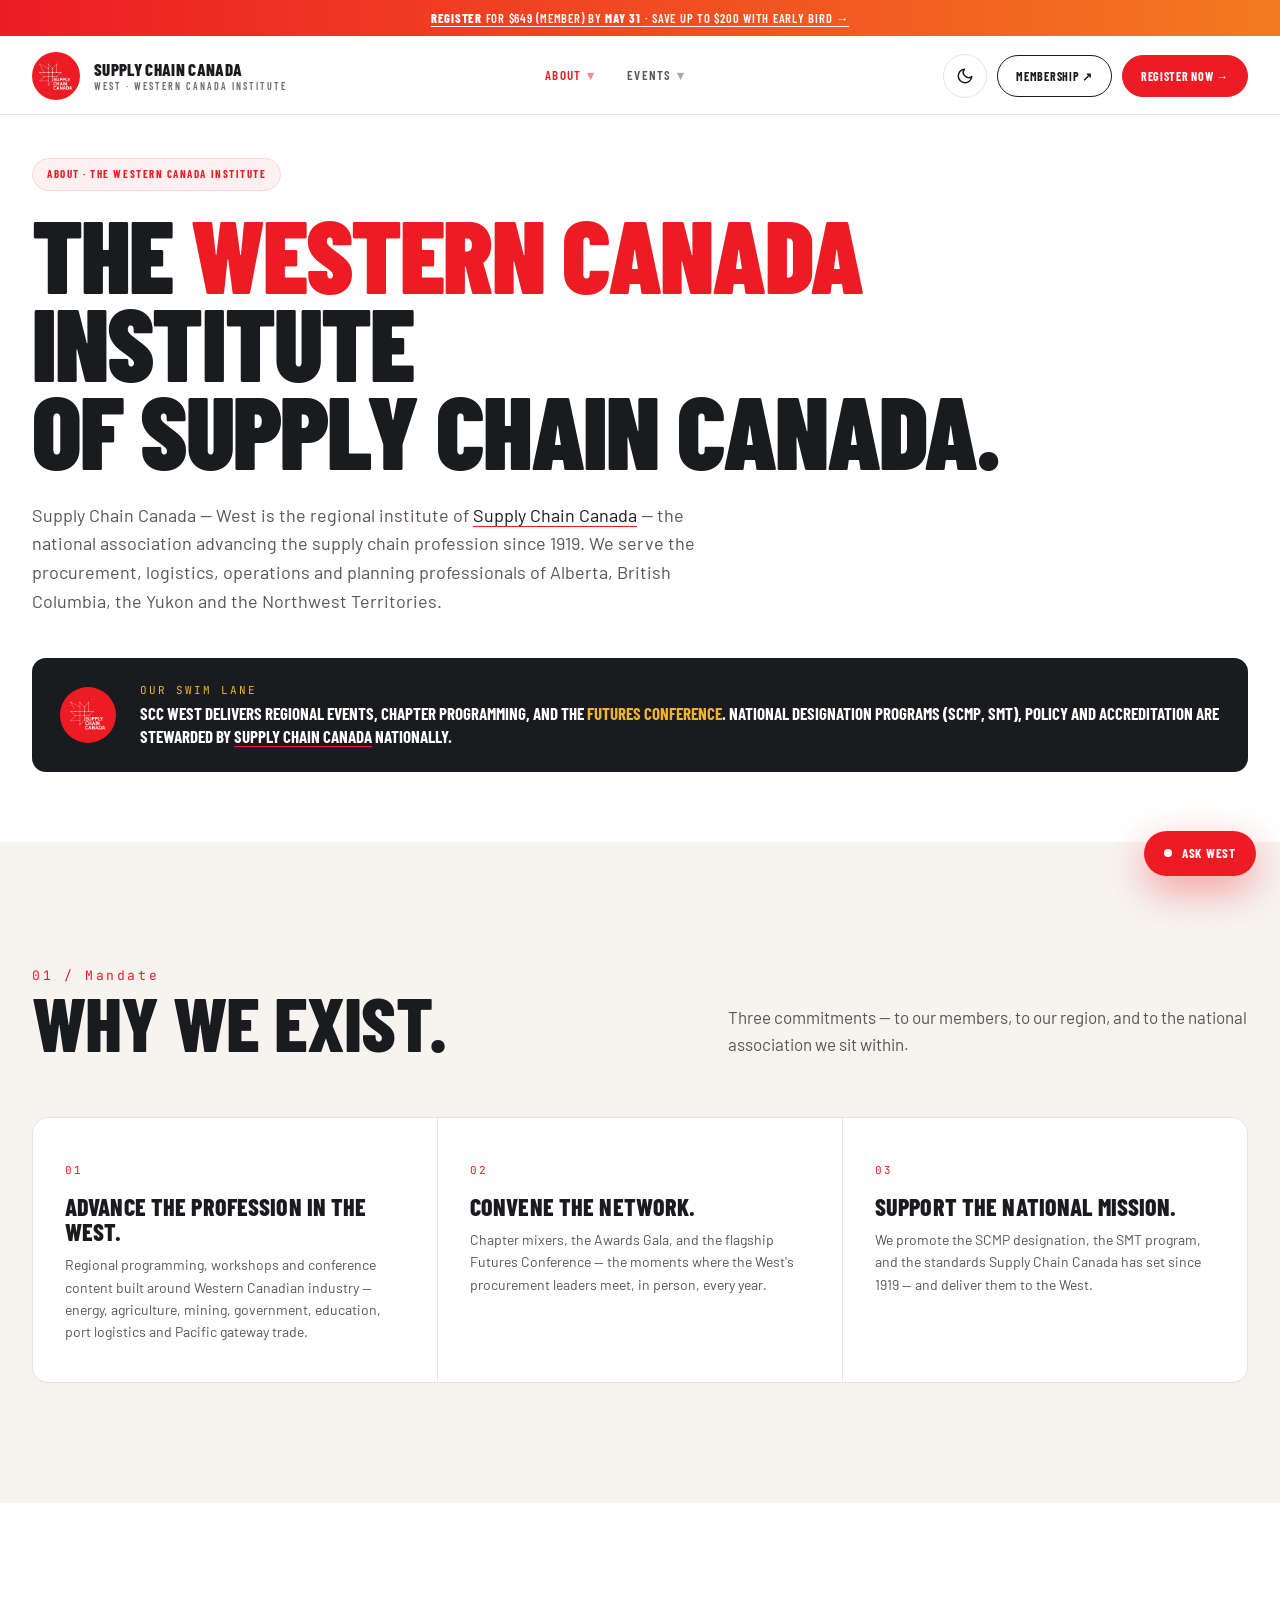
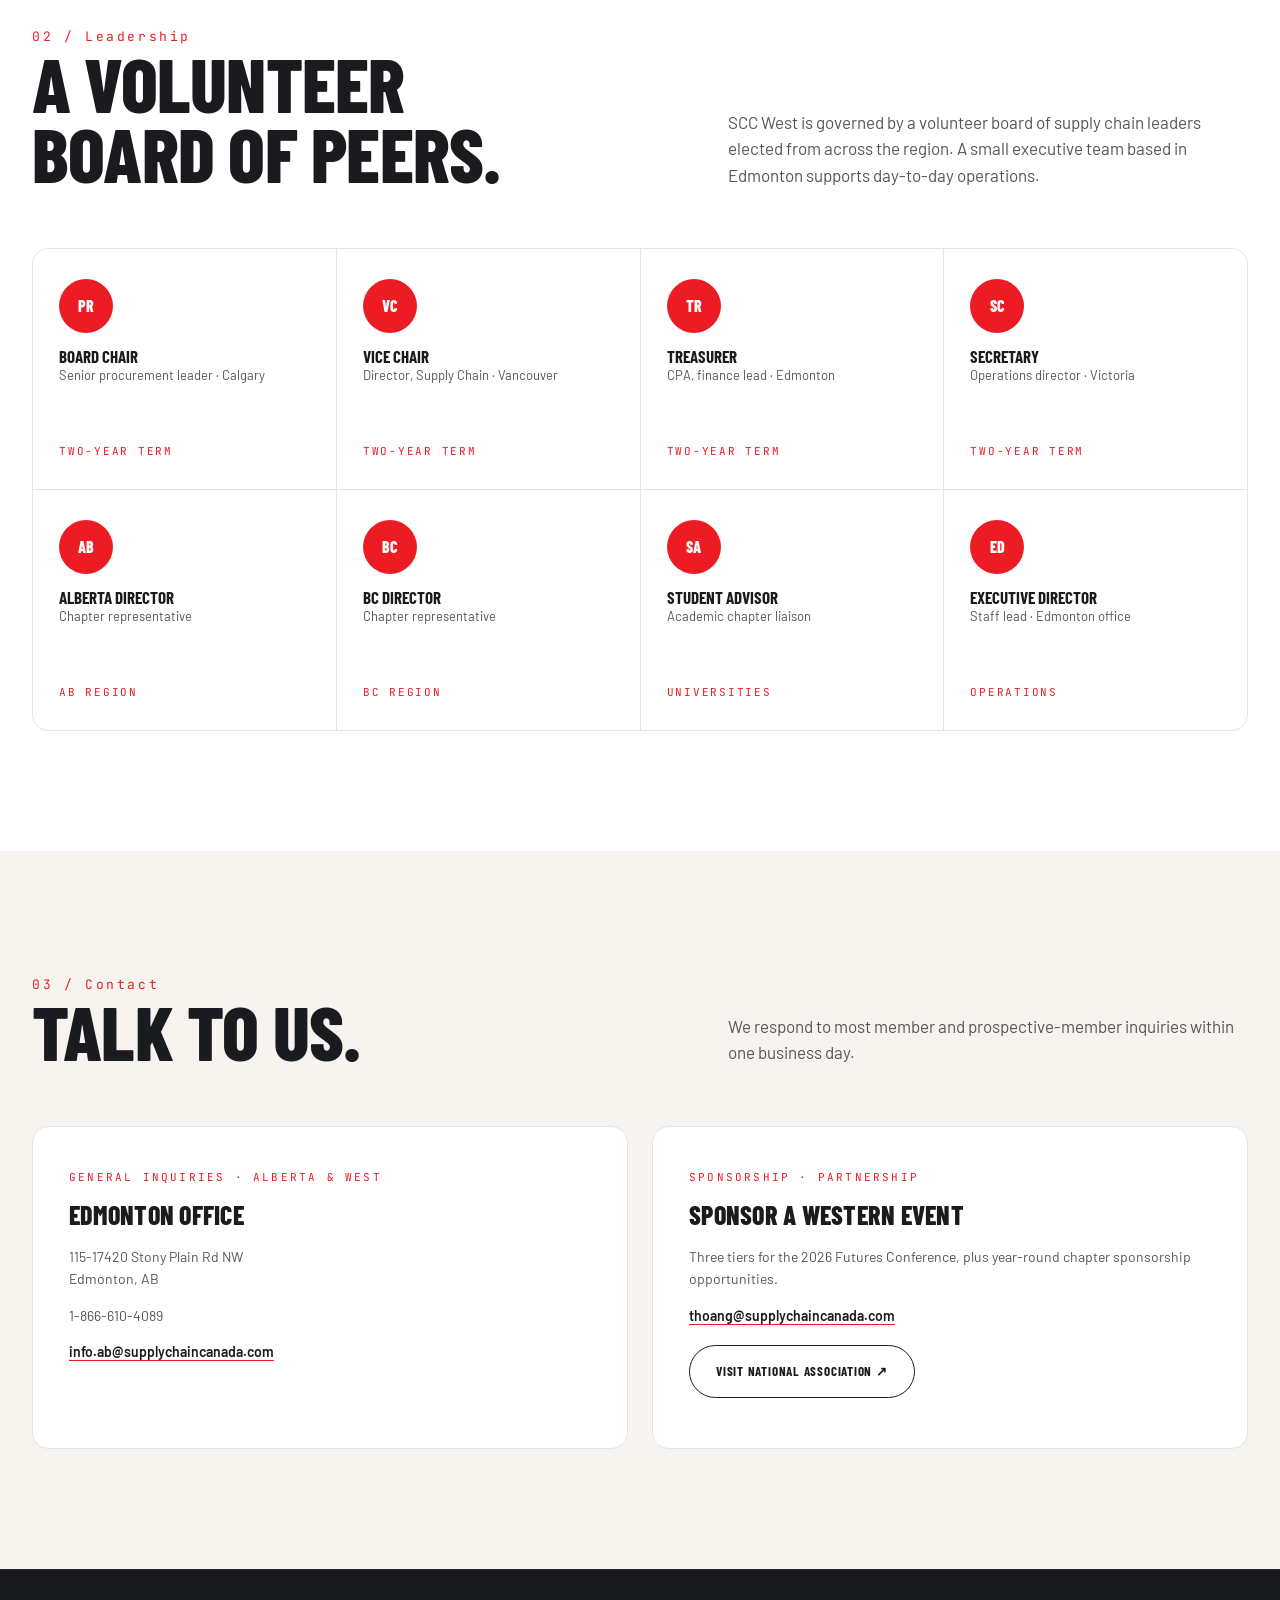
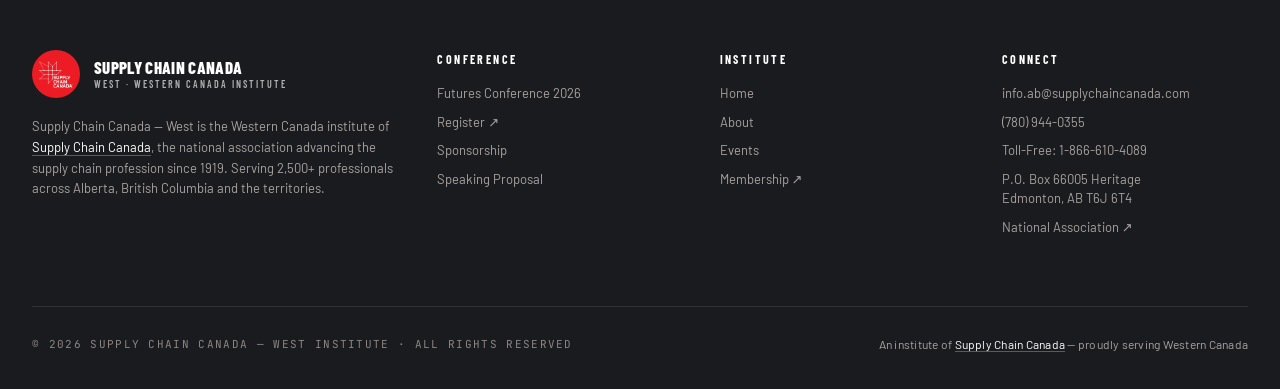
==== about.html @ 54664cc0 "Apply UI/UX Pro Max: accessibility, reduced-motion, touch targets - prefers-reduced-motion: disable " ====
<!doctype html>
<html lang="en">
<head>
<meta charset="utf-8" />
<meta name="viewport" content="width=device-width, initial-scale=1" />
<title>About · Supply Chain Canada — West</title>
<meta name="description" content="Supply Chain Canada — West is the Western Canada institute of Supply Chain Canada. Serving 2,500+ procurement, logistics and operations professionals across Alberta, British Columbia and the territories." />
<link rel="canonical" href="https://www.supplychainwest.ca/about.html" />
<meta property="og:title" content="About · Supply Chain Canada — West" />
<meta property="og:description" content="The Western Canada institute of Supply Chain Canada." />
<meta property="og:image" content="assets/og-card.png" />
<link rel="icon" type="image/png" href="assets/scc-logo.png" />
<link rel="preconnect" href="https://fonts.googleapis.com" />
<link rel="preconnect" href="https://fonts.gstatic.com" crossorigin />
<link href="https://fonts.googleapis.com/css2?family=Barlow+Condensed:wght@400;500;600;700;800;900&family=Barlow:wght@300;400;500;600;700&family=JetBrains+Mono:wght@400;500&display=swap" rel="stylesheet" />
<link rel="stylesheet" href="assets/site.css" />
<script type="application/ld+json">
{"@context":"https://schema.org","@type":"AboutPage","name":"About Supply Chain Canada — West","url":"https://www.supplychainwest.ca/about.html","mainEntity":{"@type":"Organization","name":"Supply Chain Canada — West","parentOrganization":{"@type":"Organization","name":"Supply Chain Canada"}}}
</script>
<style>
  .hero{padding:50px 0 70px;background:var(--white);position:relative}
  .hero .eyebrow{margin-bottom:18px;display:inline-flex;align-items:center;gap:10px;background:#FFF1F1;color:var(--red);border:1px solid #FFD4D6;padding:7px 14px;border-radius:999px;font-family:var(--display);font-weight:700;text-transform:uppercase;font-size:11px;letter-spacing:.14em}
  .hero h1{font-family:var(--display);font-weight:900;text-transform:uppercase;font-size:clamp(54px,8vw,128px);line-height:.86;letter-spacing:-.018em;max-width:1100px;color:var(--ink)}
  .hero h1 .red{color:var(--red)}
  .hero p.sub{font-size:18px;color:var(--muted);max-width:680px;margin-top:28px;line-height:1.6}
  .swimlane-bar{margin-top:42px;background:var(--ink);color:#fff;border-radius:14px;padding:24px 28px;display:flex;gap:24px;align-items:center;flex-wrap:wrap}
  .swimlane-bar .mark{width:56px;height:56px;border-radius:50%;background:var(--red);display:grid;place-items:center;flex-shrink:0;padding:10px}
  .swimlane-bar .mark img{width:100%;filter:brightness(0) invert(1)}
  .swimlane-bar .txt{flex:1;min-width:280px}
  .swimlane-bar .lab{font-family:var(--mono);font-size:11px;letter-spacing:.18em;color:#F0B429;text-transform:uppercase;margin-bottom:4px}
  .swimlane-bar .v{font-family:var(--display);font-weight:700;text-transform:uppercase;font-size:17px;line-height:1.35;color:#fff}
  .swimlane-bar a{color:#fff;border-bottom:1px solid var(--red)}

  .mandate{background:var(--soft);padding:120px 0}
  .pillar-grid{display:grid;grid-template-columns:repeat(3,1fr);gap:1px;background:var(--line);border:1px solid var(--line);border-radius:16px;overflow:hidden}
  .pillar-grid > div{background:#fff;padding:38px 32px;min-height:240px}
  .pillar-grid .num{font-family:var(--mono);color:var(--red);font-size:11px;letter-spacing:.2em}
  .pillar-grid h3{font-family:var(--display);font-weight:800;text-transform:uppercase;font-size:24px;margin:14px 0 10px;line-height:1.05;color:var(--ink);letter-spacing:.005em}
  .pillar-grid p{color:var(--muted);font-size:14px;line-height:1.6}
  @media (max-width:880px){.pillar-grid{grid-template-columns:1fr}}

  .leaders{background:var(--white);padding:120px 0}
  .ld-grid{display:grid;grid-template-columns:repeat(4,1fr);gap:1px;background:var(--line);border:1px solid var(--line);border-radius:16px;overflow:hidden}
  .ld{background:#fff;padding:30px 26px;display:flex;flex-direction:column;gap:14px;min-height:240px}
  .ld .av{width:54px;height:54px;border-radius:50%;background:var(--red);display:grid;place-items:center;font-family:var(--display);font-weight:800;color:#fff;font-size:16px}
  .ld .nm{font-family:var(--display);font-weight:700;text-transform:uppercase;font-size:17px;line-height:1.1;color:var(--ink)}
  .ld .rl{font-size:13px;color:var(--muted);line-height:1.4}
  .ld .ch{font-family:var(--mono);font-size:11px;letter-spacing:.16em;text-transform:uppercase;color:var(--red);margin-top:auto}
  @media (max-width:880px){.ld-grid{grid-template-columns:1fr 1fr}}

  .contact{background:var(--soft);padding:120px 0}
  .ctc-grid{display:grid;grid-template-columns:1fr 1fr;gap:24px}
  .ctc{background:#fff;border:1px solid var(--line);border-radius:16px;padding:36px}
  .ctc .lb{font-family:var(--mono);font-size:11px;color:var(--red);letter-spacing:.2em;text-transform:uppercase}
  .ctc h3{font-family:var(--display);font-weight:800;text-transform:uppercase;font-size:26px;margin:14px 0 18px;line-height:1.05;color:var(--ink)}
  .ctc p{color:var(--muted);line-height:1.6;font-size:14px;margin-bottom:14px}
  .ctc a.email{color:var(--ink);border-bottom:1px solid var(--red);font-weight:600}
  @media (max-width:880px){.ctc-grid{grid-template-columns:1fr}}
</style>
    <!-- Vercel Web Analytics -->
    <script defer src="/_vercel/insights/script.js"></script>
    <!-- Vercel Speed Insights -->
    <script defer src="/_vercel/speed-insights/script.js"></script>
</head>
<body>

<a id="main-content" tabindex="-1" style="position:absolute;top:0;left:0;width:0;height:0;overflow:hidden" aria-hidden="true"></a>
<header class="hero">
  <div class="wrap">
    <span class="eyebrow">About · The Western Canada Institute</span>
    <h1>The <span class="red">Western Canada</span> institute<br/>of Supply Chain Canada.</h1>
    <p class="sub">Supply Chain Canada — West is the regional institute of <a href="https://www.supplychaincanada.com" target="_blank" rel="noopener" style="color:var(--ink);border-bottom:1px solid var(--red)">Supply Chain Canada</a> — the national association advancing the supply chain profession since 1919. We serve the procurement, logistics, operations and planning professionals of Alberta, British Columbia, the Yukon and the Northwest Territories.</p>
    <div class="swimlane-bar reveal">
      <div class="mark"><img src="assets/scc-logo.png" alt="" /></div>
      <div class="txt">
        <div class="lab">Our Swim Lane</div>
        <div class="v">SCC West delivers regional events, chapter programming, and the <strong style="color:#F0B429">Futures Conference</strong>. National designation programs (SCMP, SMT), policy and accreditation are stewarded by <a href="https://www.supplychaincanada.com" target="_blank" rel="noopener">Supply Chain Canada</a> nationally.</div>
      </div>
    </div>
  </div>
</header>

<section class="mandate">
  <div class="wrap">
    <div class="section-head reveal">
      <div><span class="num">01 / Mandate</span><h2 class="section-title">Why we exist.</h2></div>
      <p class="lead">Three commitments — to our members, to our region, and to the national association we sit within.</p>
    </div>
    <div class="pillar-grid reveal">
      <div><span class="num">01</span><h3>Advance the profession in the West.</h3><p>Regional programming, workshops and conference content built around Western Canadian industry — energy, agriculture, mining, government, education, port logistics and Pacific gateway trade.</p></div>
      <div><span class="num">02</span><h3>Convene the network.</h3><p>Chapter mixers, the Awards Gala, and the flagship Futures Conference — the moments where the West's procurement leaders meet, in person, every year.</p></div>
      <div><span class="num">03</span><h3>Support the national mission.</h3><p>We promote the SCMP designation, the SMT program, and the standards Supply Chain Canada has set since 1919 — and deliver them to the West.</p></div>
    </div>
  </div>
</section>

<section class="leaders" id="leadership">
  <div class="wrap">
    <div class="section-head reveal">
      <div><span class="num">02 / Leadership</span><h2 class="section-title">A volunteer<br/>board of peers.</h2></div>
      <p class="lead">SCC West is governed by a volunteer board of supply chain leaders elected from across the region. A small executive team based in Edmonton supports day-to-day operations.</p>
    </div>
    <div class="ld-grid reveal">
      <div class="ld"><div class="av">PR</div><div><div class="nm">Board Chair</div><div class="rl">Senior procurement leader · Calgary</div></div><div class="ch">Two-year term</div></div>
      <div class="ld"><div class="av">VC</div><div><div class="nm">Vice Chair</div><div class="rl">Director, Supply Chain · Vancouver</div></div><div class="ch">Two-year term</div></div>
      <div class="ld"><div class="av">TR</div><div><div class="nm">Treasurer</div><div class="rl">CPA, finance lead · Edmonton</div></div><div class="ch">Two-year term</div></div>
      <div class="ld"><div class="av">SC</div><div><div class="nm">Secretary</div><div class="rl">Operations director · Victoria</div></div><div class="ch">Two-year term</div></div>
      <div class="ld"><div class="av">AB</div><div><div class="nm">Alberta Director</div><div class="rl">Chapter representative</div></div><div class="ch">AB Region</div></div>
      <div class="ld"><div class="av">BC</div><div><div class="nm">BC Director</div><div class="rl">Chapter representative</div></div><div class="ch">BC Region</div></div>
      <div class="ld"><div class="av">SA</div><div><div class="nm">Student Advisor</div><div class="rl">Academic chapter liaison</div></div><div class="ch">Universities</div></div>
      <div class="ld"><div class="av">ED</div><div><div class="nm">Executive Director</div><div class="rl">Staff lead · Edmonton office</div></div><div class="ch">Operations</div></div>
    </div>
  </div>
</section>

<section class="contact" id="contact">
  <div class="wrap">
    <div class="section-head reveal">
      <div><span class="num">03 / Contact</span><h2 class="section-title">Talk to us.</h2></div>
      <p class="lead">We respond to most member and prospective-member inquiries within one business day.</p>
    </div>
    <div class="ctc-grid reveal">
      <div class="ctc">
        <span class="lb">General Inquiries · Alberta &amp; West</span>
        <h3>Edmonton Office</h3>
        <p>115-17420 Stony Plain Rd NW<br/>Edmonton, AB</p>
        <p>1-866-610-4089</p>
        <p><a class="email" href="mailto:info.ab@supplychaincanada.com">info.ab@supplychaincanada.com</a></p>
      </div>
      <div class="ctc">
        <span class="lb">Sponsorship · Partnership</span>
        <h3>Sponsor a Western Event</h3>
        <p>Three tiers for the 2026 Futures Conference, plus year-round chapter sponsorship opportunities.</p>
        <p><a class="email" href="mailto:thoang@supplychaincanada.com">thoang@supplychaincanada.com</a></p>
        <p style="margin-top:18px"><a href="https://www.supplychaincanada.com" target="_blank" rel="noopener" class="pill-btn ghost">Visit National Association ↗</a></p>
      </div>
    </div>
  </div>
</section>

<script src="assets/site-chrome.js"></script>
<script src="assets/convince-bot.js" defer></script>
<script>SCCWest.mountChrome({active:'About'});</script>
</body>
</html>
---- assets/site.css ----
/* SCC West — shared site styles. LIGHT THEME default. */
:root{
  --red:#ED1C24;
  --red-deep:#C41019;
  --orange:#F47A20;
  --gold:#F0B429;
  --black:#0A0B0C;
  --ink:#1A1B1F;
  --muted:#5A5552;
  --grey:#8B8682;
  --line:#E7E3E1;
  --soft:#F7F4F0;
  --paper:#FBF9F6;
  --white:#FFFFFF;
  --display:'Barlow Condensed','Helvetica Neue',Helvetica,Arial,sans-serif;
  --body:'Barlow','Inter',system-ui,sans-serif;
  --mono:'JetBrains Mono',ui-monospace,monospace;
}
*{box-sizing:border-box;margin:0;padding:0}
html,body{background:var(--white);color:var(--ink);font-family:var(--body);font-weight:400;line-height:1.5;-webkit-font-smoothing:antialiased;transition:background .3s,color .3s}
html.dark{
  --white:#0B0B0E; --soft:#15161A; --paper:#1A1B1F;
  --ink:#FAF8F4; --muted:#A8A3A0; --grey:#6E6864;
  --line:#2A2C30;
}
html.dark body{background:#0B0B0E;color:#FAF8F4}
html.dark .nav{background:rgba(11,11,14,.78);border-bottom-color:rgba(255,255,255,.07)}
html.dark .nav.scrolled{background:rgba(11,11,14,.96)}
html.dark .brand{color:#fff}
html.dark .nav-links > .item > a{color:#cfcdcb}
html.dark .nav-links > .item > a:hover{color:#fff;background:rgba(255,255,255,.06)}
html.dark .dropdown{background:#15161A;border-color:rgba(255,255,255,.1)}
html.dark .dropdown a:hover{background:#1c1d20}
html.dark .dropdown a .lab{color:#fff}
html.dark .mobile-cta-bar{background:#15161A;border-top-color:rgba(255,255,255,.08)}
html.dark .mobile-cta-bar .timer .v{color:#fff}
html.dark .mobile-drawer{background:#0B0B0E}
html.dark .mobile-drawer nav a{color:#fff;border-bottom-color:rgba(255,255,255,.08)}
img{display:block;max-width:100%}
button{font:inherit;color:inherit;background:none;border:0;cursor:pointer}
a{color:inherit;text-decoration:none}
::selection{background:var(--red);color:#fff}
.wrap{max-width:1440px;margin:0 auto;padding:0 32px}
@media (max-width:720px){.wrap{padding:0 20px}}
.display{font-family:var(--display);font-weight:800;letter-spacing:-.01em;line-height:.92;text-transform:uppercase}
.eyebrow{font-family:var(--display);font-weight:700;text-transform:uppercase;letter-spacing:.18em;font-size:13px;color:var(--red)}
.mono{font-family:var(--mono);font-size:12px;letter-spacing:.04em;text-transform:uppercase;color:var(--grey)}
h2.section-title{font-family:var(--display);font-weight:800;text-transform:uppercase;font-size:clamp(44px,6vw,96px);line-height:.92;letter-spacing:-.01em;color:var(--ink)}
h3{font-family:var(--display);font-weight:700;text-transform:uppercase;letter-spacing:.01em}

/* ===== buttons ===== */
.pill-btn,.btn{display:inline-flex;align-items:center;gap:10px;padding:15px 26px;border-radius:999px;font-family:var(--display);font-weight:700;text-transform:uppercase;letter-spacing:.06em;font-size:13px;border:1.5px solid;transition:all .25s ease;white-space:nowrap;cursor:pointer}
.pill-btn .arr,.btn .arr{transition:transform .25s ease}
.pill-btn:hover .arr,.btn:hover .arr{transform:translateX(4px)}
.pill-btn.solid,.btn-primary{background:var(--red);color:#fff;border-color:var(--red)}
.pill-btn.solid:hover,.btn-primary:hover{background:var(--red-deep);border-color:var(--red-deep);transform:translateY(-2px);box-shadow:0 12px 30px rgba(237,28,36,.25)}
.pill-btn.ghost{background:transparent;color:var(--ink);border-color:var(--ink)}
.pill-btn.ghost:hover{background:var(--ink);color:#fff}
.pill-btn.ghost-light{background:rgba(255,255,255,.1);color:#fff;border-color:rgba(255,255,255,.5);backdrop-filter:blur(10px)}
.pill-btn.ghost-light:hover{background:rgba(255,255,255,.2);border-color:#fff;transform:translateY(-2px)}
.pill-btn.solid-light{background:#fff;color:var(--ink);border-color:#fff}
.pill-btn.solid-light:hover{background:var(--gold);border-color:var(--gold);transform:translateY(-2px)}
.btn-dark{background:var(--ink);color:#fff;border:1.5px solid var(--ink)}
.btn-dark:hover{background:#000}

/* ===== TOPBAR (above nav) ===== */
.topbar{position:fixed;top:0;left:0;right:0;z-index:51;background:linear-gradient(90deg,#ED1C24 0%,#F47A20 100%);color:#fff;padding:10px 20px;font-family:var(--display);font-weight:600;text-transform:uppercase;font-size:12.5px;letter-spacing:.06em;line-height:1.3;text-align:center}
.topbar a{text-decoration:underline;text-underline-offset:3px}
.topbar strong{font-weight:800}
@media (max-width:720px){.topbar{font-size:10.5px;padding:8px 14px;letter-spacing:.03em}}

/* ===== NAV (sits below topbar) ===== */
.nav{position:fixed;top:38px;left:0;right:0;z-index:50;background:rgba(255,255,255,.85);backdrop-filter:saturate(160%) blur(16px);border-bottom:1px solid var(--line);transition:background .3s,box-shadow .3s}
.nav.scrolled{background:rgba(255,255,255,.96);box-shadow:0 4px 20px rgba(10,11,12,.06)}
.nav.on-dark{background:rgba(10,11,12,.55);border-bottom-color:rgba(255,255,255,.08)}
.nav.on-dark.scrolled{background:rgba(10,11,12,.94)}
.nav-inner{display:flex;align-items:center;justify-content:space-between;padding:14px 32px;gap:30px;max-width:1600px;margin:0 auto}
.brand{display:flex;align-items:center;gap:14px;font-family:var(--display);font-weight:800;text-transform:uppercase;letter-spacing:.02em;line-height:1;color:var(--ink)}
.nav.on-dark .brand{color:#fff}
.brand-mark{width:48px;height:48px;border-radius:50%;background:var(--red);display:grid;place-items:center;flex-shrink:0;padding:7px}
.brand-mark img{width:100%;height:100%;object-fit:contain;filter:brightness(0) invert(1)}
.brand .lock{display:flex;flex-direction:column;gap:3px}
.brand .lock .l1{font-size:17px;letter-spacing:.02em;font-weight:800}
.brand .lock .l2{display:block;font-size:10px;letter-spacing:.2em;opacity:.65;font-weight:600}
.nav-links{display:flex;gap:4px;font-family:var(--display);font-weight:600;text-transform:uppercase;font-size:13px;letter-spacing:.1em}
.nav-links > .item{position:relative}
.nav-links > .item > a{display:inline-flex;align-items:center;gap:5px;padding:10px 14px;color:var(--muted);transition:color .2s;border-radius:6px}
.nav.on-dark .nav-links > .item > a{color:#cfcdcb}
.nav-links > .item > a:hover{color:var(--ink);background:var(--soft)}
.nav.on-dark .nav-links > .item > a:hover{color:#fff;background:rgba(255,255,255,.06)}
.nav-links > .item > a.active{color:var(--red)}
.dropdown{position:absolute;top:100%;left:0;min-width:300px;background:#fff;border:1px solid var(--line);border-radius:12px;padding:10px;display:none;flex-direction:column;gap:2px;box-shadow:0 30px 60px rgba(10,11,12,.12);margin-top:6px}
.nav.on-dark .dropdown{background:#15161A;border-color:rgba(255,255,255,.1);box-shadow:0 30px 60px rgba(0,0,0,.6)}
.nav-links > .item:hover .dropdown{display:flex}
.dropdown a{display:flex;flex-direction:column;gap:3px;padding:11px 14px;border-radius:8px;transition:background .15s}
.dropdown a:hover{background:var(--soft)}
.nav.on-dark .dropdown a:hover{background:#1c1d20}
.dropdown a .lab{font-family:var(--display);font-weight:700;font-size:13px;letter-spacing:.06em;text-transform:uppercase;color:var(--ink)}
.nav.on-dark .dropdown a .lab{color:#fff}
.dropdown a .desc{font-family:var(--body);font-weight:400;font-size:12px;text-transform:none;letter-spacing:0;color:var(--muted);line-height:1.4}
.nav-cta{display:flex;align-items:center;gap:10px}
.nav-cta .pill-btn{padding:11px 18px;font-size:12px}
.theme-toggle{width:44px;height:44px;border-radius:50%;border:1px solid var(--line);background:transparent;color:var(--ink);display:inline-grid;place-items:center;cursor:pointer;transition:all .25s}
.theme-toggle:hover{background:var(--soft);border-color:var(--red)}
.theme-toggle svg{width:18px;height:18px}
.theme-toggle .moon{display:block}.theme-toggle .sun{display:none}
html.dark .theme-toggle .moon{display:none}html.dark .theme-toggle .sun{display:block}
.nav-burger{display:none;width:42px;height:42px;border-radius:50%;background:var(--ink);color:#fff;align-items:center;justify-content:center;font-size:18px}
@media (max-width:1140px){
  .nav-links{display:none}
  .nav-inner{padding:12px 20px}
  .nav-cta .pill-btn.ghost,.nav-cta .pill-btn.solid{display:none}
  .nav-burger{display:inline-flex}
}
@media (max-width:520px){
  .brand-mark{width:42px;height:42px;padding:6px}
  .brand .lock .l1{font-size:15px}
  .brand .lock .l2{font-size:9px}
}

/* mobile drawer */
.mobile-drawer{position:fixed;top:0;left:0;right:0;bottom:0;background:#fff;z-index:60;display:none;flex-direction:column;padding:30px 24px 100px}
.mobile-drawer.open{display:flex;animation:fadeIn .25s ease}
.mobile-drawer .close{align-self:flex-end;width:44px;height:44px;border-radius:50%;background:var(--ink);color:#fff;display:grid;place-items:center;font-size:22px;cursor:pointer}
.mobile-drawer nav{margin-top:30px;display:flex;flex-direction:column;gap:4px}
.mobile-drawer nav a{padding:18px 0;border-bottom:1px solid var(--line);font-family:var(--display);font-weight:700;text-transform:uppercase;font-size:22px;letter-spacing:.02em;color:var(--ink);display:flex;justify-content:space-between;align-items:center}
.mobile-drawer nav a:hover{color:var(--red)}
.mobile-drawer .cta-area{margin-top:auto;display:flex;flex-direction:column;gap:10px;padding-top:24px;border-top:1px solid var(--line)}
@keyframes fadeIn{from{opacity:0}to{opacity:1}}

/* page top spacing */
body{padding-top:108px}
@media (max-width:720px){body{padding-top:96px}}

/* ===== MOBILE STICKY BOTTOM REGISTER BAR ===== */
.mobile-cta-bar{position:fixed;left:0;right:0;bottom:0;background:#fff;border-top:1px solid var(--line);padding:10px 14px 14px;display:none;align-items:center;justify-content:space-between;gap:10px;z-index:48;box-shadow:0 -8px 30px rgba(10,11,12,.1)}
@supports (padding:max(0px)){.mobile-cta-bar{padding-bottom:max(14px,env(safe-area-inset-bottom))}}
.mobile-cta-bar .timer{display:flex;flex-direction:column;gap:2px;flex:1;min-width:0}
.mobile-cta-bar .timer .lbl{font-family:var(--display);font-weight:700;text-transform:uppercase;font-size:9px;letter-spacing:.16em;color:var(--muted)}
.mobile-cta-bar .timer .v{font-family:var(--display);font-weight:800;font-size:16px;color:var(--ink);letter-spacing:.005em;display:flex;gap:6px;align-items:baseline;line-height:1}
.mobile-cta-bar .timer .v small{color:var(--muted);font-size:10px;letter-spacing:.16em;font-weight:500;text-transform:uppercase}
.mobile-cta-bar .pill-btn{padding:14px 20px;font-size:12px}
@media (max-width:720px){
  .mobile-cta-bar{display:flex}
  body{padding-bottom:80px}
  .sccbot-fab{bottom:80px !important}
}

/* ===== FOOTER ===== */
footer.site-footer{background:var(--ink);color:#fff;padding:80px 0 36px;border-top:1px solid rgba(255,255,255,.06)}
.foot-grid{display:grid;grid-template-columns:1.5fr 1fr 1fr 1fr;gap:36px;margin-bottom:60px}
.foot-grid h4{font-family:var(--display);font-weight:700;text-transform:uppercase;font-size:12px;letter-spacing:.2em;color:#fff;margin-bottom:16px}
.foot-grid ul{list-style:none}
.foot-grid li{margin-bottom:9px;font-size:13px;color:#a8a3a0}
.foot-grid a:hover{color:var(--red)}
.foot-bot{padding-top:28px;border-top:1px solid rgba(255,255,255,.1);display:flex;justify-content:space-between;align-items:center;flex-wrap:wrap;gap:14px;font-size:11px;color:var(--grey);font-family:var(--mono);letter-spacing:.12em;text-transform:uppercase}
.foot-bot .swimlane{font-family:var(--body);text-transform:none;letter-spacing:.02em;font-size:12px;color:#a8a3a0}
@media (max-width:980px){.foot-grid{grid-template-columns:1fr 1fr;gap:30px}}

.reveal{opacity:0;transform:translateY(20px);transition:opacity .5s ease,transform .5s ease}
.reveal.in{opacity:1;transform:none}
.scroll-bar{position:fixed;top:0;left:0;height:2px;background:var(--red);z-index:62;width:0;transition:width .1s linear}
.section-head{display:flex;justify-content:space-between;align-items:flex-end;gap:30px;margin-bottom:60px;flex-wrap:wrap}
.section-head .lead{max-width:520px;color:var(--muted);font-size:17px;line-height:1.55}
.section-head .num{font-family:var(--mono);color:var(--red);font-size:13px;letter-spacing:.2em}
.block{padding:120px 0;position:relative}
.toast{position:fixed;bottom:30px;left:50%;transform:translateX(-50%) translateY(20px);background:var(--ink);color:#fff;padding:14px 24px;border-radius:999px;font-family:var(--display);font-weight:600;text-transform:uppercase;font-size:13px;letter-spacing:.12em;opacity:0;pointer-events:none;transition:all .25s ease;z-index:200}
.toast.show{opacity:1;transform:translateX(-50%) translateY(0)}

/* ===== SKIP LINK ===== */
.skip-link{position:absolute;top:-100%;left:16px;z-index:9999;background:var(--red);color:#fff;padding:12px 20px;border-radius:0 0 8px 8px;font-family:var(--display);font-weight:700;text-transform:uppercase;font-size:13px;letter-spacing:.06em;transition:top .2s}
.skip-link:focus{top:0}

/* ===== FOCUS VISIBLE ===== */
:focus-visible{outline:3px solid var(--red);outline-offset:3px;border-radius:4px}
a:focus-visible,button:focus-visible{outline:3px solid var(--red);outline-offset:3px;border-radius:4px}
.pill-btn:focus-visible,.btn:focus-visible{outline:3px solid var(--red);outline-offset:3px}

/* ===== REDUCED MOTION ===== */
@media (prefers-reduced-motion: reduce){
  *,*::before,*::after{animation-duration:.01ms !important;animation-iteration-count:1 !important;transition-duration:.01ms !important}
  .reveal{opacity:1;transform:none;transition:none}
  .marquee-track{animation:none}
  .scroll-bar{transition:none}
}
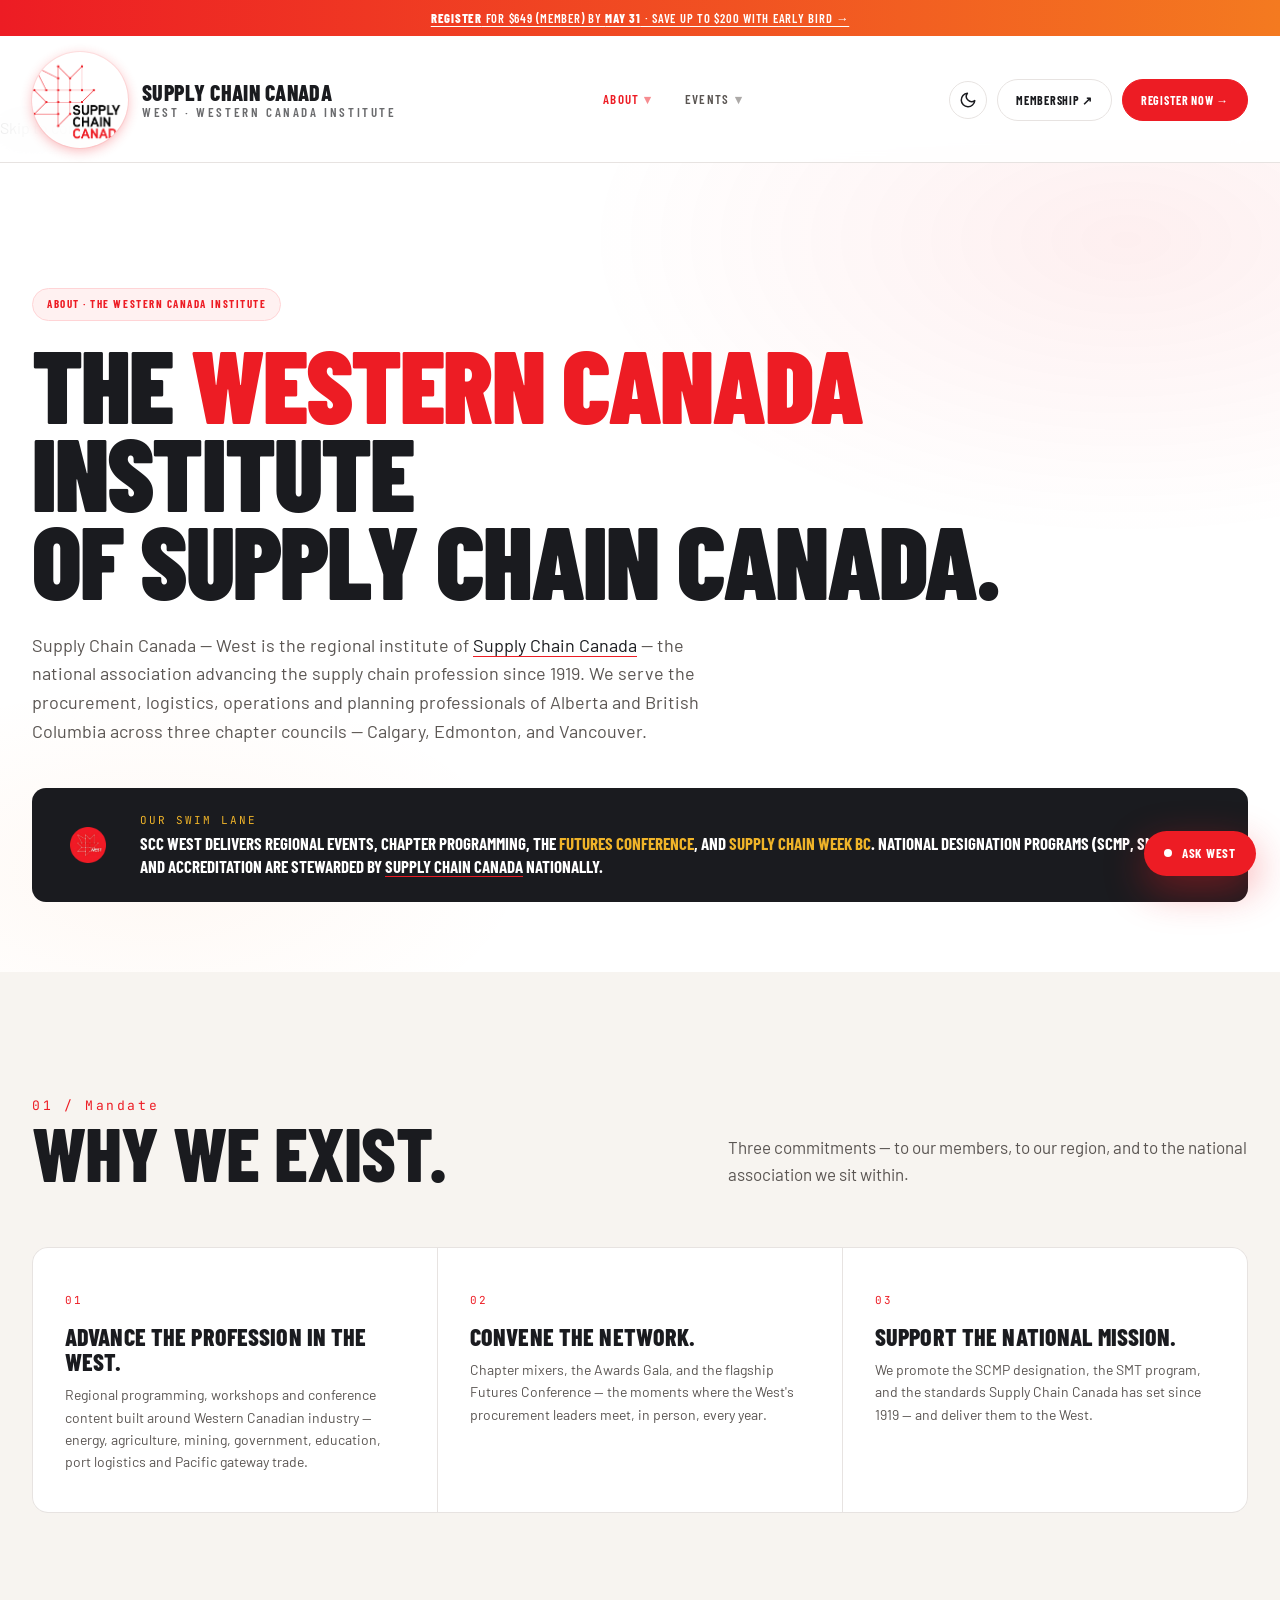
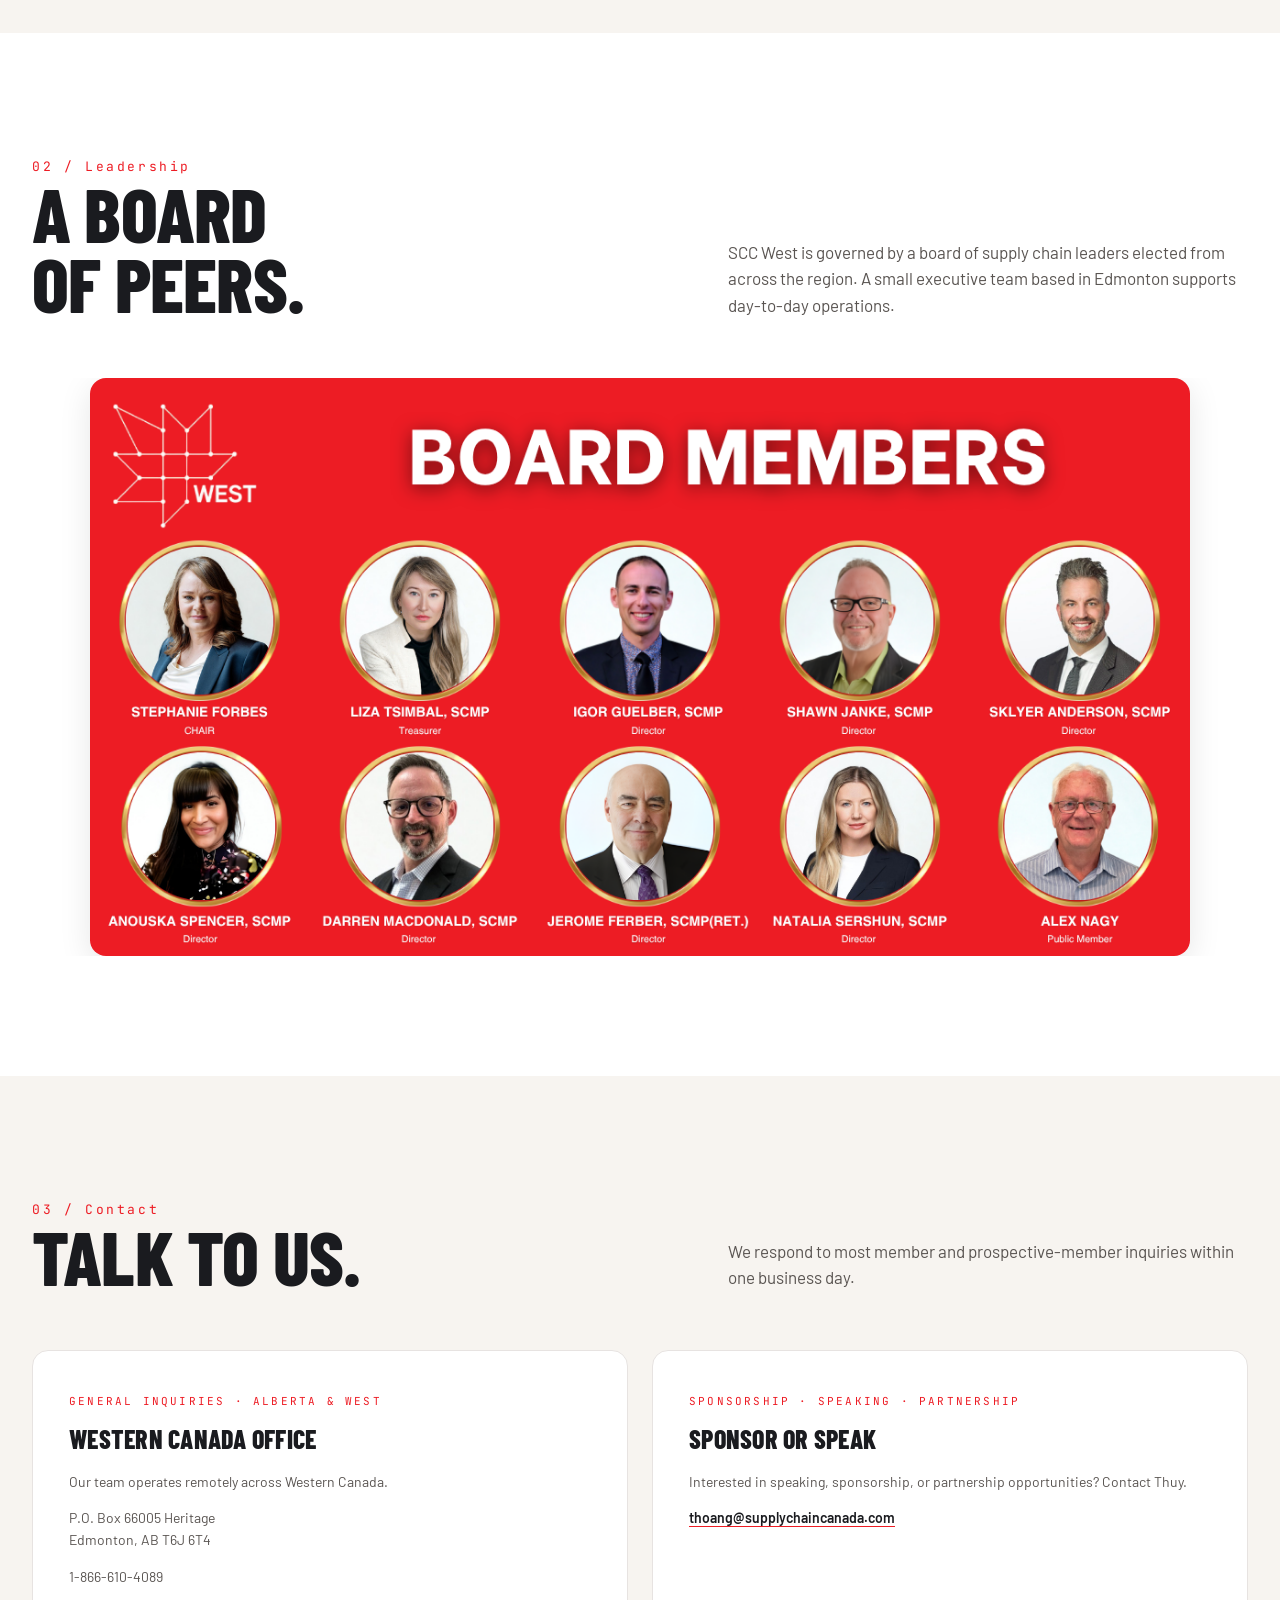
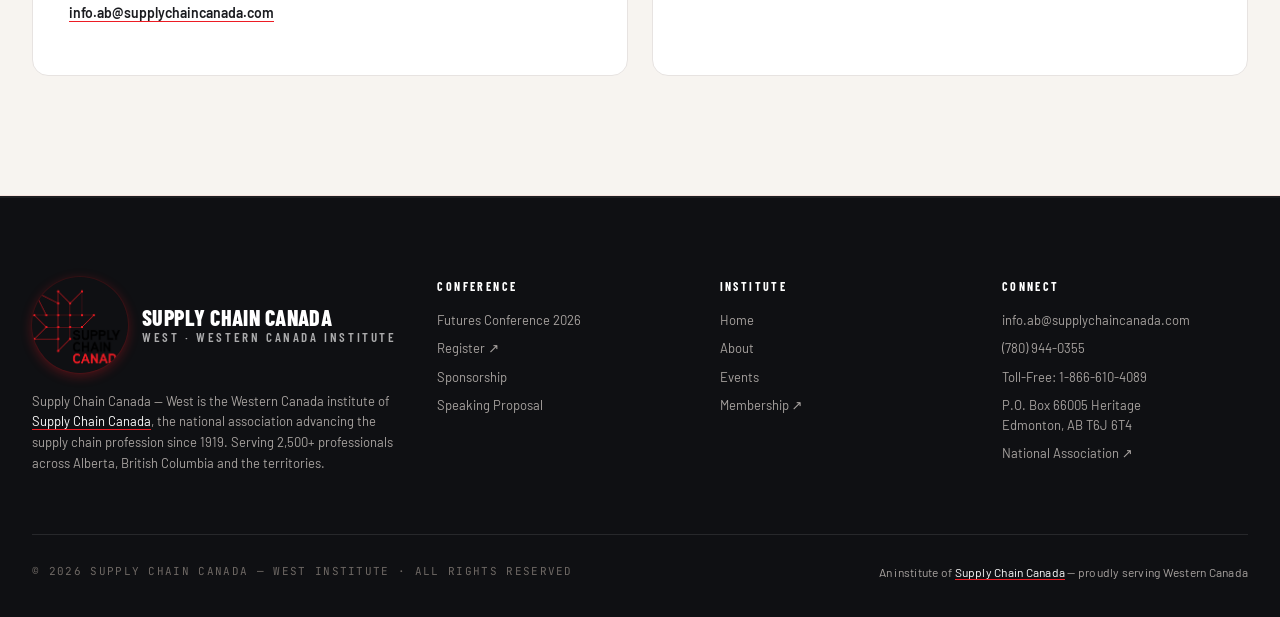
==== commit 15ec2feb: "Full site revamp — FAANG-level polish across all pages Visual enhancements (no breaking changes): - " ====
--- a/about.html
+++ b/about.html
@@ -2,30 +2,44 @@
 <html lang="en">
 <head>
 <meta charset="utf-8" />
+    <meta http-equiv="Cache-Control" content="no-cache, no-store, must-revalidate" />
+    <meta http-equiv="Pragma" content="no-cache" />
+    <meta http-equiv="Expires" content="0" />
 <meta name="viewport" content="width=device-width, initial-scale=1" />
 <title>About · Supply Chain Canada — West</title>
-<meta name="description" content="Supply Chain Canada — West is the Western Canada institute of Supply Chain Canada. Serving 2,500+ procurement, logistics and operations professionals across Alberta, British Columbia and the territories." />
-<link rel="canonical" href="https://www.supplychainwest.ca/about.html" />
-<meta property="og:title" content="About · Supply Chain Canada — West" />
-<meta property="og:description" content="The Western Canada institute of Supply Chain Canada." />
-<meta property="og:image" content="assets/og-card.png" />
-<link rel="icon" type="image/png" href="assets/scc-logo.png" />
+<meta name="description" content="Supply Chain Canada — West is the Western Canada institute of Supply Chain Canada. Serving 2,500+ procurement, logistics and operations professionals across Alberta and British Columbia." />
+<meta name="keywords" content="Supply Chain Canada West Edmonton, supply chain association Alberta, supply chain association Calgary, procurement association Alberta, logistics association Western Canada, SCC West membership, supply chain professionals Edmonton, supply chain leadership Alberta, SCMP designation Alberta, supply chain institute Western Canada" />
+<meta name="robots" content="index, follow" />
+<meta name="author" content="Supply Chain Canada — West" />
+<meta name="geo.region" content="CA-AB" />
+<meta name="geo.placename" content="Edmonton, Alberta, Canada" />
+<meta name="geo.position" content="53.5461;-113.4938" />
+<meta name="ICBM" content="53.5461, -113.4938" />
+<link rel="canonical" href="https://www.supplychainprograms.ca/about.html" />
+<meta property="og:type" content="website" />
+<meta property="og:url" content="https://www.supplychainprograms.ca/about.html" />
+<meta property="og:title" content="About Supply Chain Canada — West · Supply Chain Association Edmonton, Alberta" />
+<meta property="og:description" content="The Western Canada institute of Supply Chain Canada. Serving 2,500+ supply chain professionals across Alberta and BC." />
+<meta property="og:image" content="https://www.supplychainprograms.ca/assets/og-card.png" />
+<meta name="twitter:card" content="summary_large_image" />
+<link rel="shortcut icon" href="favicon.ico" /><link rel="icon" type="image/png" sizes="64x64" href="assets/scc-west-logo.png" /><link rel="icon" type="image/svg+xml" href="assets/favicon.svg" /><link rel="apple-touch-icon" href="assets/scc-west-logo.png" />
 <link rel="preconnect" href="https://fonts.googleapis.com" />
 <link rel="preconnect" href="https://fonts.gstatic.com" crossorigin />
 <link href="https://fonts.googleapis.com/css2?family=Barlow+Condensed:wght@400;500;600;700;800;900&family=Barlow:wght@300;400;500;600;700&family=JetBrains+Mono:wght@400;500&display=swap" rel="stylesheet" />
-<link rel="stylesheet" href="assets/site.css" />
+<link rel="stylesheet" href="assets/site.css?v=4" />
+<script>try{if(localStorage.getItem('scc-theme')==='dark')document.documentElement.classList.add('dark')}catch(e){}</script>
 <script type="application/ld+json">
-{"@context":"https://schema.org","@type":"AboutPage","name":"About Supply Chain Canada — West","url":"https://www.supplychainwest.ca/about.html","mainEntity":{"@type":"Organization","name":"Supply Chain Canada — West","parentOrganization":{"@type":"Organization","name":"Supply Chain Canada"}}}
+{"@context":"https://schema.org","@type":"AboutPage","name":"About Supply Chain Canada — West","url":"https://www.supplychainprograms.ca/about.html","mainEntity":{"@type":"Organization","name":"Supply Chain Canada — West","parentOrganization":{"@type":"Organization","name":"Supply Chain Canada"}}}
 </script>
 <style>
-  .hero{padding:50px 0 70px;background:var(--white);position:relative}
+  .hero{padding:calc(var(--topbar-h,38px) + 110px) 0 70px;background:var(--white);position:relative}
   .hero .eyebrow{margin-bottom:18px;display:inline-flex;align-items:center;gap:10px;background:#FFF1F1;color:var(--red);border:1px solid #FFD4D6;padding:7px 14px;border-radius:999px;font-family:var(--display);font-weight:700;text-transform:uppercase;font-size:11px;letter-spacing:.14em}
   .hero h1{font-family:var(--display);font-weight:900;text-transform:uppercase;font-size:clamp(54px,8vw,128px);line-height:.86;letter-spacing:-.018em;max-width:1100px;color:var(--ink)}
   .hero h1 .red{color:var(--red)}
   .hero p.sub{font-size:18px;color:var(--muted);max-width:680px;margin-top:28px;line-height:1.6}
   .swimlane-bar{margin-top:42px;background:var(--ink);color:#fff;border-radius:14px;padding:24px 28px;display:flex;gap:24px;align-items:center;flex-wrap:wrap}
-  .swimlane-bar .mark{width:56px;height:56px;border-radius:50%;background:var(--red);display:grid;place-items:center;flex-shrink:0;padding:10px}
-  .swimlane-bar .mark img{width:100%;filter:brightness(0) invert(1)}
+  .swimlane-bar .mark{width:56px;height:56px;border-radius:50%;background:transparent;display:grid;place-items:center;flex-shrink:0;padding:10px}
+  .swimlane-bar .mark img{width:100%;}
   .swimlane-bar .txt{flex:1;min-width:280px}
   .swimlane-bar .lab{font-family:var(--mono);font-size:11px;letter-spacing:.18em;color:#F0B429;text-transform:uppercase;margin-bottom:4px}
   .swimlane-bar .v{font-family:var(--display);font-weight:700;text-transform:uppercase;font-size:17px;line-height:1.35;color:#fff}
@@ -50,12 +64,31 @@
 
   .contact{background:var(--soft);padding:120px 0}
   .ctc-grid{display:grid;grid-template-columns:1fr 1fr;gap:24px}
-  .ctc{background:#fff;border:1px solid var(--line);border-radius:16px;padding:36px}
+  .ctc{background:#fff;border:1px solid var(--line);border-radius:16px;padding:36px;transition:box-shadow .25s,transform .25s}
+  .ctc:hover{box-shadow:0 12px 40px rgba(10,11,12,.07);transform:translateY(-2px)}
   .ctc .lb{font-family:var(--mono);font-size:11px;color:var(--red);letter-spacing:.2em;text-transform:uppercase}
   .ctc h3{font-family:var(--display);font-weight:800;text-transform:uppercase;font-size:26px;margin:14px 0 18px;line-height:1.05;color:var(--ink)}
   .ctc p{color:var(--muted);line-height:1.6;font-size:14px;margin-bottom:14px}
   .ctc a.email{color:var(--ink);border-bottom:1px solid var(--red);font-weight:600}
   @media (max-width:880px){.ctc-grid{grid-template-columns:1fr}}
+
+  /* ── TABLET ──────────────────────────────────────── */
+  @media (max-width:768px){
+    .hero h1{font-size:clamp(44px,11vw,88px)}
+    .pillar-grid,.ld-grid{grid-template-columns:1fr}
+    .mandate,.leaders,.contact{padding:80px 0}
+    .section-head{flex-direction:column;align-items:flex-start;gap:16px}
+  }
+  @media (max-width:520px){
+    .ld-grid{grid-template-columns:1fr 1fr}
+    .hero p.sub{font-size:16px}
+    .mandate,.leaders,.contact{padding:60px 0}
+  }
+  /* Board of Directors image */
+  .bod-wrap{width:100%;overflow-x:auto;-webkit-overflow-scrolling:touch;margin-top:40px;border-radius:16px}
+  .bod-wrap img{display:block;height:auto;border-radius:16px;box-shadow:0 8px 32px rgba(10,11,12,.1)}
+  @media (min-width:881px){.bod-wrap img{width:100%;max-width:1100px;margin:0 auto}}
+  @media (max-width:880px){.bod-wrap img{min-width:760px;width:760px}}
 </style>
     <!-- Vercel Web Analytics -->
     <script defer src="/_vercel/insights/script.js"></script>
@@ -64,17 +97,17 @@
 </head>
 <body>
 
-<a id="main-content" tabindex="-1" style="position:absolute;top:0;left:0;width:0;height:0;overflow:hidden" aria-hidden="true"></a>
 <header class="hero">
+  <div class="hero-ambient" aria-hidden="true"></div>
   <div class="wrap">
     <span class="eyebrow">About · The Western Canada Institute</span>
     <h1>The <span class="red">Western Canada</span> institute<br/>of Supply Chain Canada.</h1>
-    <p class="sub">Supply Chain Canada — West is the regional institute of <a href="https://www.supplychaincanada.com" target="_blank" rel="noopener" style="color:var(--ink);border-bottom:1px solid var(--red)">Supply Chain Canada</a> — the national association advancing the supply chain profession since 1919. We serve the procurement, logistics, operations and planning professionals of Alberta, British Columbia, the Yukon and the Northwest Territories.</p>
+    <p class="sub">Supply Chain Canada — West is the regional institute of <a href="https://www.supplychaincanada.com" target="_blank" rel="noopener noreferrer" style="color:var(--ink);border-bottom:1px solid var(--red)">Supply Chain Canada</a> — the national association advancing the supply chain profession since 1919. We serve the procurement, logistics, operations and planning professionals of Alberta and British Columbia across three chapter councils — Calgary, Edmonton, and Vancouver.</p>
     <div class="swimlane-bar reveal">
-      <div class="mark"><img src="assets/scc-logo.png" alt="" /></div>
+      <div class="mark"><img src="assets/scc-west-logo.png" alt="Supply Chain Canada — West logo" /></div>
       <div class="txt">
         <div class="lab">Our Swim Lane</div>
-        <div class="v">SCC West delivers regional events, chapter programming, and the <strong style="color:#F0B429">Futures Conference</strong>. National designation programs (SCMP, SMT), policy and accreditation are stewarded by <a href="https://www.supplychaincanada.com" target="_blank" rel="noopener">Supply Chain Canada</a> nationally.</div>
+        <div class="v">SCC West delivers regional events, chapter programming, the <strong style="color:#F0B429">Futures Conference</strong>, and <strong style="color:#F0B429">Supply Chain Week BC</strong>. National designation programs (SCMP, SMT), policy and accreditation are stewarded by <a href="https://www.supplychaincanada.com" target="_blank" rel="noopener noreferrer">Supply Chain Canada</a> nationally.</div>
       </div>
     </div>
   </div>
@@ -86,10 +119,10 @@
       <div><span class="num">01 / Mandate</span><h2 class="section-title">Why we exist.</h2></div>
       <p class="lead">Three commitments — to our members, to our region, and to the national association we sit within.</p>
     </div>
-    <div class="pillar-grid reveal">
-      <div><span class="num">01</span><h3>Advance the profession in the West.</h3><p>Regional programming, workshops and conference content built around Western Canadian industry — energy, agriculture, mining, government, education, port logistics and Pacific gateway trade.</p></div>
-      <div><span class="num">02</span><h3>Convene the network.</h3><p>Chapter mixers, the Awards Gala, and the flagship Futures Conference — the moments where the West's procurement leaders meet, in person, every year.</p></div>
-      <div><span class="num">03</span><h3>Support the national mission.</h3><p>We promote the SCMP designation, the SMT program, and the standards Supply Chain Canada has set since 1919 — and deliver them to the West.</p></div>
+    <div class="pillar-grid">
+      <div class="reveal rev-s1"><span class="num">01</span><h3>Advance the profession in the West.</h3><p>Regional programming, workshops and conference content built around Western Canadian industry — energy, agriculture, mining, government, education, port logistics and Pacific gateway trade.</p></div>
+      <div class="reveal rev-s2"><span class="num">02</span><h3>Convene the network.</h3><p>Chapter mixers, the Awards Gala, and the flagship Futures Conference — the moments where the West's procurement leaders meet, in person, every year.</p></div>
+      <div class="reveal rev-s3"><span class="num">03</span><h3>Support the national mission.</h3><p>We promote the SCMP designation, the SMT program, and the standards Supply Chain Canada has set since 1919 — and deliver them to the West.</p></div>
     </div>
   </div>
 </section>
@@ -97,18 +130,11 @@
 <section class="leaders" id="leadership">
   <div class="wrap">
     <div class="section-head reveal">
-      <div><span class="num">02 / Leadership</span><h2 class="section-title">A volunteer<br/>board of peers.</h2></div>
-      <p class="lead">SCC West is governed by a volunteer board of supply chain leaders elected from across the region. A small executive team based in Edmonton supports day-to-day operations.</p>
+      <div><span class="num">02 / Leadership</span><h2 class="section-title">A board<br/>of peers.</h2></div>
+      <p class="lead">SCC West is governed by a board of supply chain leaders elected from across the region. A small executive team based in Edmonton supports day-to-day operations.</p>
     </div>
-    <div class="ld-grid reveal">
-      <div class="ld"><div class="av">PR</div><div><div class="nm">Board Chair</div><div class="rl">Senior procurement leader · Calgary</div></div><div class="ch">Two-year term</div></div>
-      <div class="ld"><div class="av">VC</div><div><div class="nm">Vice Chair</div><div class="rl">Director, Supply Chain · Vancouver</div></div><div class="ch">Two-year term</div></div>
-      <div class="ld"><div class="av">TR</div><div><div class="nm">Treasurer</div><div class="rl">CPA, finance lead · Edmonton</div></div><div class="ch">Two-year term</div></div>
-      <div class="ld"><div class="av">SC</div><div><div class="nm">Secretary</div><div class="rl">Operations director · Victoria</div></div><div class="ch">Two-year term</div></div>
-      <div class="ld"><div class="av">AB</div><div><div class="nm">Alberta Director</div><div class="rl">Chapter representative</div></div><div class="ch">AB Region</div></div>
-      <div class="ld"><div class="av">BC</div><div><div class="nm">BC Director</div><div class="rl">Chapter representative</div></div><div class="ch">BC Region</div></div>
-      <div class="ld"><div class="av">SA</div><div><div class="nm">Student Advisor</div><div class="rl">Academic chapter liaison</div></div><div class="ch">Universities</div></div>
-      <div class="ld"><div class="av">ED</div><div><div class="nm">Executive Director</div><div class="rl">Staff lead · Edmonton office</div></div><div class="ch">Operations</div></div>
+    <div class="bod-wrap reveal">
+      <img src="assets/Board of Directors - SCC West.png" alt="SCC West Board of Directors" loading="lazy" />
     </div>
   </div>
 </section>
@@ -119,27 +145,27 @@
       <div><span class="num">03 / Contact</span><h2 class="section-title">Talk to us.</h2></div>
       <p class="lead">We respond to most member and prospective-member inquiries within one business day.</p>
     </div>
-    <div class="ctc-grid reveal">
-      <div class="ctc">
+    <div class="ctc-grid">
+      <div class="ctc reveal rev-s1">
         <span class="lb">General Inquiries · Alberta &amp; West</span>
-        <h3>Edmonton Office</h3>
-        <p>115-17420 Stony Plain Rd NW<br/>Edmonton, AB</p>
+        <h3>Western Canada Office</h3>
+        <p>Our team operates remotely across Western Canada.</p>
+        <p>P.O. Box 66005 Heritage<br/>Edmonton, AB T6J 6T4</p>
         <p>1-866-610-4089</p>
         <p><a class="email" href="mailto:info.ab@supplychaincanada.com">info.ab@supplychaincanada.com</a></p>
       </div>
-      <div class="ctc">
-        <span class="lb">Sponsorship · Partnership</span>
-        <h3>Sponsor a Western Event</h3>
-        <p>Three tiers for the 2026 Futures Conference, plus year-round chapter sponsorship opportunities.</p>
+      <div class="ctc reveal rev-s2">
+        <span class="lb">Sponsorship · Speaking · Partnership</span>
+        <h3>Sponsor or Speak</h3>
+        <p>Interested in speaking, sponsorship, or partnership opportunities? Contact Thuy.</p>
         <p><a class="email" href="mailto:thoang@supplychaincanada.com">thoang@supplychaincanada.com</a></p>
-        <p style="margin-top:18px"><a href="https://www.supplychaincanada.com" target="_blank" rel="noopener" class="pill-btn ghost">Visit National Association ↗</a></p>
       </div>
     </div>
   </div>
 </section>
 
-<script src="assets/site-chrome.js"></script>
-<script src="assets/convince-bot.js" defer></script>
+<script src="assets/site-chrome.js?v=2"></script>
+<script src="assets/convince-bot.js?v=2" defer></script>
 <script>SCCWest.mountChrome({active:'About'});</script>
 </body>
 </html>
--- a/assets/site.css
+++ b/assets/site.css
@@ -1,4 +1,4 @@
-/* SCC West — shared site styles. LIGHT THEME default. */
+/* SCC West — shared site styles */
 :root{
   --red:#ED1C24;
   --red-deep:#C41019;
@@ -15,27 +15,23 @@
   --display:'Barlow Condensed','Helvetica Neue',Helvetica,Arial,sans-serif;
   --body:'Barlow','Inter',system-ui,sans-serif;
   --mono:'JetBrains Mono',ui-monospace,monospace;
+  /* Set by JS after measuring the topbar */
+  --topbar-h:38px;
 }
 *{box-sizing:border-box;margin:0;padding:0}
 html,body{background:var(--white);color:var(--ink);font-family:var(--body);font-weight:400;line-height:1.5;-webkit-font-smoothing:antialiased;transition:background .3s,color .3s}
+
 html.dark{
-  --white:#0B0B0E; --soft:#15161A; --paper:#1A1B1F;
-  --ink:#FAF8F4; --muted:#A8A3A0; --grey:#6E6864;
+  --white:#0B0B0E;
+  --soft:#15161A;
+  --paper:#1A1B1F;
+  --ink:#FAF8F4;
+  --muted:#A8A3A0;
+  --grey:#6E6864;
   --line:#2A2C30;
 }
 html.dark body{background:#0B0B0E;color:#FAF8F4}
-html.dark .nav{background:rgba(11,11,14,.78);border-bottom-color:rgba(255,255,255,.07)}
-html.dark .nav.scrolled{background:rgba(11,11,14,.96)}
-html.dark .brand{color:#fff}
-html.dark .nav-links > .item > a{color:#cfcdcb}
-html.dark .nav-links > .item > a:hover{color:#fff;background:rgba(255,255,255,.06)}
-html.dark .dropdown{background:#15161A;border-color:rgba(255,255,255,.1)}
-html.dark .dropdown a:hover{background:#1c1d20}
-html.dark .dropdown a .lab{color:#fff}
-html.dark .mobile-cta-bar{background:#15161A;border-top-color:rgba(255,255,255,.08)}
-html.dark .mobile-cta-bar .timer .v{color:#fff}
-html.dark .mobile-drawer{background:#0B0B0E}
-html.dark .mobile-drawer nav a{color:#fff;border-bottom-color:rgba(255,255,255,.08)}
+
 img{display:block;max-width:100%}
 button{font:inherit;color:inherit;background:none;border:0;cursor:pointer}
 a{color:inherit;text-decoration:none}
@@ -48,93 +44,215 @@
 h2.section-title{font-family:var(--display);font-weight:800;text-transform:uppercase;font-size:clamp(44px,6vw,96px);line-height:.92;letter-spacing:-.01em;color:var(--ink)}
 h3{font-family:var(--display);font-weight:700;text-transform:uppercase;letter-spacing:.01em}
 
-/* ===== buttons ===== */
-.pill-btn,.btn{display:inline-flex;align-items:center;gap:10px;padding:15px 26px;border-radius:999px;font-family:var(--display);font-weight:700;text-transform:uppercase;letter-spacing:.06em;font-size:13px;border:1.5px solid;transition:all .25s ease;white-space:nowrap;cursor:pointer}
+/* ===== BUTTONS ===== */
+.pill-btn,.btn{
+  display:inline-flex;align-items:center;gap:10px;
+  padding:15px 26px;border-radius:999px;
+  font-family:var(--display);font-weight:700;text-transform:uppercase;
+  letter-spacing:.06em;font-size:13px;border:1.5px solid;
+  transition:all .25s cubic-bezier(.22,1,.36,1);
+  white-space:nowrap;cursor:pointer;position:relative;
+}
+.pill-btn:focus-visible,.btn:focus-visible{outline:2px solid var(--red);outline-offset:3px}
+.pill-btn:active,.btn:active{transform:translateY(0) !important;box-shadow:none !important;filter:brightness(.95)}
 .pill-btn .arr,.btn .arr{transition:transform .25s ease}
 .pill-btn:hover .arr,.btn:hover .arr{transform:translateX(4px)}
+
 .pill-btn.solid,.btn-primary{background:var(--red);color:#fff;border-color:var(--red)}
-.pill-btn.solid:hover,.btn-primary:hover{background:var(--red-deep);border-color:var(--red-deep);transform:translateY(-2px);box-shadow:0 12px 30px rgba(237,28,36,.25)}
-.pill-btn.ghost{background:transparent;color:var(--ink);border-color:var(--ink)}
-.pill-btn.ghost:hover{background:var(--ink);color:#fff}
-.pill-btn.ghost-light{background:rgba(255,255,255,.1);color:#fff;border-color:rgba(255,255,255,.5);backdrop-filter:blur(10px)}
-.pill-btn.ghost-light:hover{background:rgba(255,255,255,.2);border-color:#fff;transform:translateY(-2px)}
-.pill-btn.solid-light{background:#fff;color:var(--ink);border-color:#fff}
+.pill-btn.solid:hover,.btn-primary:hover{background:var(--red-deep);border-color:var(--red-deep);transform:translateY(-2px);box-shadow:0 12px 32px rgba(237,28,36,.32)}
+
+.pill-btn.ghost{background:transparent;color:var(--ink);border-color:var(--line)}
+.pill-btn.ghost:hover{background:var(--ink);color:#fff;border-color:var(--ink);transform:translateY(-2px)}
+
+.pill-btn.ghost-light{background:rgba(255,255,255,.1);color:#fff;border-color:rgba(255,255,255,.45);backdrop-filter:blur(10px)}
+.pill-btn.ghost-light:hover{background:rgba(255,255,255,.22);border-color:#fff;transform:translateY(-2px)}
+
+.pill-btn.solid-light{background:#fff;color:#0A0B0C;border-color:#fff}
 .pill-btn.solid-light:hover{background:var(--gold);border-color:var(--gold);transform:translateY(-2px)}
+
 .btn-dark{background:var(--ink);color:#fff;border:1.5px solid var(--ink)}
 .btn-dark:hover{background:#000}
 
-/* ===== TOPBAR (above nav) ===== */
-.topbar{position:fixed;top:0;left:0;right:0;z-index:51;background:linear-gradient(90deg,#ED1C24 0%,#F47A20 100%);color:#fff;padding:10px 20px;font-family:var(--display);font-weight:600;text-transform:uppercase;font-size:12.5px;letter-spacing:.06em;line-height:1.3;text-align:center}
-.topbar a{text-decoration:underline;text-underline-offset:3px}
+/* ===== TOPBAR ===== */
+.topbar{
+  position:fixed;top:0;left:0;right:0;z-index:51;
+  background:linear-gradient(90deg,#ED1C24 0%,#F47A20 100%);
+  color:#fff;padding:10px 20px;
+  font-family:var(--display);font-weight:600;text-transform:uppercase;
+  font-size:12.5px;letter-spacing:.06em;line-height:1.3;text-align:center;
+}
+.topbar a{text-decoration:underline;text-underline-offset:3px;color:#fff}
 .topbar strong{font-weight:800}
 @media (max-width:720px){.topbar{font-size:10.5px;padding:8px 14px;letter-spacing:.03em}}
 
-/* ===== NAV (sits below topbar) ===== */
-.nav{position:fixed;top:38px;left:0;right:0;z-index:50;background:rgba(255,255,255,.85);backdrop-filter:saturate(160%) blur(16px);border-bottom:1px solid var(--line);transition:background .3s,box-shadow .3s}
-.nav.scrolled{background:rgba(255,255,255,.96);box-shadow:0 4px 20px rgba(10,11,12,.06)}
+/* ===== NAV ===== */
+.nav{
+  position:fixed;
+  top:var(--topbar-h,38px); /* JS updates --topbar-h after measuring */
+  left:0;right:0;z-index:50;
+  background:rgba(255,255,255,.85);
+  backdrop-filter:saturate(180%) blur(20px);
+  -webkit-backdrop-filter:saturate(180%) blur(20px);
+  border-bottom:1px solid var(--line);
+  transition:background .3s,box-shadow .3s;
+}
+.nav.scrolled{background:rgba(255,255,255,.97);box-shadow:0 4px 24px rgba(10,11,12,.07)}
 .nav.on-dark{background:rgba(10,11,12,.55);border-bottom-color:rgba(255,255,255,.08)}
 .nav.on-dark.scrolled{background:rgba(10,11,12,.94)}
-.nav-inner{display:flex;align-items:center;justify-content:space-between;padding:14px 32px;gap:30px;max-width:1600px;margin:0 auto}
-.brand{display:flex;align-items:center;gap:14px;font-family:var(--display);font-weight:800;text-transform:uppercase;letter-spacing:.02em;line-height:1;color:var(--ink)}
+
+.nav-inner{
+  display:flex;align-items:center;justify-content:space-between;
+  padding:14px 32px;gap:30px;max-width:1600px;margin:0 auto;
+}
+.brand{
+  display:flex;align-items:center;gap:14px;
+  font-family:var(--display);font-weight:800;
+  text-transform:uppercase;letter-spacing:.02em;line-height:1;
+  color:var(--ink);transition:opacity .2s;
+}
+.brand:hover{opacity:.88}
 .nav.on-dark .brand{color:#fff}
-.brand-mark{width:48px;height:48px;border-radius:50%;background:var(--red);display:grid;place-items:center;flex-shrink:0;padding:7px}
-.brand-mark img{width:100%;height:100%;object-fit:contain;filter:brightness(0) invert(1)}
+.brand-mark{
+  width:96px;height:96px;border-radius:50%;overflow:hidden;
+  background:transparent;display:grid;place-items:center;
+  flex-shrink:0;padding:0;
+  box-shadow:0 4px 14px rgba(237,28,36,.35);
+  transition:box-shadow .25s,transform .25s;
+}
+.brand:hover .brand-mark{transform:scale(1.06);box-shadow:0 6px 20px rgba(237,28,36,.45)}
+.brand-mark img{width:100%;height:100%;object-fit:contain;}
 .brand .lock{display:flex;flex-direction:column;gap:3px}
-.brand .lock .l1{font-size:17px;letter-spacing:.02em;font-weight:800}
-.brand .lock .l2{display:block;font-size:10px;letter-spacing:.2em;opacity:.65;font-weight:600}
-.nav-links{display:flex;gap:4px;font-family:var(--display);font-weight:600;text-transform:uppercase;font-size:13px;letter-spacing:.1em}
+.brand .lock .l1{font-size:22px;letter-spacing:.02em;font-weight:800}
+.brand .lock .l2{display:block;font-size:13px;letter-spacing:.2em;opacity:.65;font-weight:600}
+
+.nav-links{
+  display:flex;gap:4px;
+  font-family:var(--display);font-weight:600;
+  text-transform:uppercase;font-size:13px;letter-spacing:.1em;
+}
 .nav-links > .item{position:relative}
-.nav-links > .item > a{display:inline-flex;align-items:center;gap:5px;padding:10px 14px;color:var(--muted);transition:color .2s;border-radius:6px}
+.nav-links > .item::after{content:"";position:absolute;left:0;right:0;bottom:-10px;height:10px}
+.nav-links > .item > a{
+  display:inline-flex;align-items:center;gap:5px;
+  padding:10px 14px;color:var(--muted);
+  transition:color .2s,background .2s;border-radius:6px;
+}
 .nav.on-dark .nav-links > .item > a{color:#cfcdcb}
 .nav-links > .item > a:hover{color:var(--ink);background:var(--soft)}
 .nav.on-dark .nav-links > .item > a:hover{color:#fff;background:rgba(255,255,255,.06)}
 .nav-links > .item > a.active{color:var(--red)}
-.dropdown{position:absolute;top:100%;left:0;min-width:300px;background:#fff;border:1px solid var(--line);border-radius:12px;padding:10px;display:none;flex-direction:column;gap:2px;box-shadow:0 30px 60px rgba(10,11,12,.12);margin-top:6px}
-.nav.on-dark .dropdown{background:#15161A;border-color:rgba(255,255,255,.1);box-shadow:0 30px 60px rgba(0,0,0,.6)}
-.nav-links > .item:hover .dropdown{display:flex}
+
+.dropdown{
+  position:absolute;top:100%;left:0;min-width:300px;
+  background:#fff;border:1px solid var(--line);
+  border-radius:14px;padding:10px;
+  display:none;flex-direction:column;gap:2px;
+  box-shadow:0 32px 64px rgba(10,11,12,.13);margin-top:8px;
+}
+.nav.on-dark .dropdown{background:#15161A;border-color:rgba(255,255,255,.1);box-shadow:0 32px 64px rgba(0,0,0,.6)}
+.nav-links > .item:hover .dropdown{display:flex;animation:fadeIn .18s ease}
 .dropdown a{display:flex;flex-direction:column;gap:3px;padding:11px 14px;border-radius:8px;transition:background .15s}
 .dropdown a:hover{background:var(--soft)}
 .nav.on-dark .dropdown a:hover{background:#1c1d20}
 .dropdown a .lab{font-family:var(--display);font-weight:700;font-size:13px;letter-spacing:.06em;text-transform:uppercase;color:var(--ink)}
 .nav.on-dark .dropdown a .lab{color:#fff}
 .dropdown a .desc{font-family:var(--body);font-weight:400;font-size:12px;text-transform:none;letter-spacing:0;color:var(--muted);line-height:1.4}
+
 .nav-cta{display:flex;align-items:center;gap:10px}
 .nav-cta .pill-btn{padding:11px 18px;font-size:12px}
-.theme-toggle{width:44px;height:44px;border-radius:50%;border:1px solid var(--line);background:transparent;color:var(--ink);display:inline-grid;place-items:center;cursor:pointer;transition:all .25s}
+
+.theme-toggle{
+  width:38px;height:38px;border-radius:50%;
+  border:1px solid var(--line);background:transparent;
+  color:var(--ink);display:inline-grid;place-items:center;
+  cursor:pointer;transition:all .25s;flex-shrink:0;
+}
 .theme-toggle:hover{background:var(--soft);border-color:var(--red)}
+.theme-toggle:focus-visible{outline:2px solid var(--red);outline-offset:3px}
 .theme-toggle svg{width:18px;height:18px}
-.theme-toggle .moon{display:block}.theme-toggle .sun{display:none}
-html.dark .theme-toggle .moon{display:none}html.dark .theme-toggle .sun{display:block}
-.nav-burger{display:none;width:42px;height:42px;border-radius:50%;background:var(--ink);color:#fff;align-items:center;justify-content:center;font-size:18px}
+.theme-toggle .moon{display:block}
+.theme-toggle .sun{display:none}
+html.dark .theme-toggle .moon{display:none}
+html.dark .theme-toggle .sun{display:block}
+
+.nav-burger{
+  display:none;width:42px;height:42px;border-radius:50%;
+  background:var(--ink);color:#fff;
+  align-items:center;justify-content:center;
+  font-size:18px;flex-shrink:0;transition:all .25s;
+}
+.nav-burger:hover{transform:scale(1.08)}
+.nav-burger:focus-visible{outline:2px solid var(--red);outline-offset:3px}
+
 @media (max-width:1140px){
   .nav-links{display:none}
   .nav-inner{padding:12px 20px}
   .nav-cta .pill-btn.ghost,.nav-cta .pill-btn.solid{display:none}
   .nav-burger{display:inline-flex}
 }
+@media (max-width:768px){
+  .nav-inner{padding:10px 16px;gap:12px}
+  .brand .lock .l1{font-size:18px}
+  .brand .lock .l2{font-size:11px;letter-spacing:.14em}
+  .brand-mark{width:54px;height:54px;padding:0}
+}
 @media (max-width:520px){
-  .brand-mark{width:42px;height:42px;padding:6px}
-  .brand .lock .l1{font-size:15px}
-  .brand .lock .l2{font-size:9px}
-}
-
-/* mobile drawer */
-.mobile-drawer{position:fixed;top:0;left:0;right:0;bottom:0;background:#fff;z-index:60;display:none;flex-direction:column;padding:30px 24px 100px}
-.mobile-drawer.open{display:flex;animation:fadeIn .25s ease}
-.mobile-drawer .close{align-self:flex-end;width:44px;height:44px;border-radius:50%;background:var(--ink);color:#fff;display:grid;place-items:center;font-size:22px;cursor:pointer}
-.mobile-drawer nav{margin-top:30px;display:flex;flex-direction:column;gap:4px}
-.mobile-drawer nav a{padding:18px 0;border-bottom:1px solid var(--line);font-family:var(--display);font-weight:700;text-transform:uppercase;font-size:22px;letter-spacing:.02em;color:var(--ink);display:flex;justify-content:space-between;align-items:center}
-.mobile-drawer nav a:hover{color:var(--red)}
-.mobile-drawer .cta-area{margin-top:auto;display:flex;flex-direction:column;gap:10px;padding-top:24px;border-top:1px solid var(--line)}
+  .brand-mark{width:46px;height:46px;padding:0}
+  .brand .lock .l1{font-size:16px}
+  .brand .lock .l2{display:none}
+}
+
+/* ===== MOBILE DRAWER ===== */
+.mobile-drawer{
+  position:fixed;top:0;left:0;right:0;bottom:0;
+  background:#fff;z-index:60;
+  display:none;flex-direction:column;
+  padding:28px 24px 100px;
+}
+.mobile-drawer.open{display:flex;animation:fadeIn .22s ease}
+.mobile-drawer .close{
+  align-self:flex-end;width:44px;height:44px;
+  border-radius:50%;background:var(--ink);color:#fff;
+  display:grid;place-items:center;font-size:22px;cursor:pointer;
+  transition:all .25s;
+}
+.mobile-drawer .close:hover{background:var(--red)}
+.mobile-drawer nav{margin-top:28px;display:flex;flex-direction:column;gap:2px}
+.mobile-drawer nav a{
+  padding:16px 0;
+  border-bottom:1px solid var(--line);
+  font-family:var(--display);font-weight:700;
+  text-transform:uppercase;font-size:20px;letter-spacing:.02em;
+  color:var(--ink);display:flex;justify-content:space-between;
+  align-items:center;transition:color .2s,padding-left .2s;
+}
+.mobile-drawer nav a:hover{color:var(--red);padding-left:8px}
+.mobile-drawer .cta-area{
+  margin-top:auto;display:flex;flex-direction:column;
+  gap:10px;padding-top:24px;border-top:1px solid var(--line);
+}
 @keyframes fadeIn{from{opacity:0}to{opacity:1}}
 
-/* page top spacing */
-body{padding-top:108px}
-@media (max-width:720px){body{padding-top:96px}}
-
-/* ===== MOBILE STICKY BOTTOM REGISTER BAR ===== */
-.mobile-cta-bar{position:fixed;left:0;right:0;bottom:0;background:#fff;border-top:1px solid var(--line);padding:10px 14px 14px;display:none;align-items:center;justify-content:space-between;gap:10px;z-index:48;box-shadow:0 -8px 30px rgba(10,11,12,.1)}
-@supports (padding:max(0px)){.mobile-cta-bar{padding-bottom:max(14px,env(safe-area-inset-bottom))}}
+/* ===== PAGE BODY SPACING ===== */
+/* calc() uses the JS-updated --topbar-h + nav height */
+body{padding-top:calc(var(--topbar-h,38px) + 78px)}
+@media (max-width:1140px){body{padding-top:calc(var(--topbar-h,38px) + 70px)}}
+@media (max-width:720px){
+  body{padding-top:calc(var(--topbar-h,38px) + 64px)}
+}
+
+/* ===== MOBILE STICKY BOTTOM BAR ===== */
+.mobile-cta-bar{
+  position:fixed;left:0;right:0;bottom:0;
+  background:#fff;border-top:1px solid var(--line);
+  padding:10px 14px 14px;
+  display:none;align-items:center;justify-content:space-between;
+  gap:10px;z-index:48;
+  box-shadow:0 -8px 32px rgba(10,11,12,.09);
+}
+@supports (padding:max(0px)){
+  .mobile-cta-bar{padding-bottom:max(14px,env(safe-area-inset-bottom))}
+}
 .mobile-cta-bar .timer{display:flex;flex-direction:column;gap:2px;flex:1;min-width:0}
 .mobile-cta-bar .timer .lbl{font-family:var(--display);font-weight:700;text-transform:uppercase;font-size:9px;letter-spacing:.16em;color:var(--muted)}
 .mobile-cta-bar .timer .v{font-family:var(--display);font-weight:800;font-size:16px;color:var(--ink);letter-spacing:.005em;display:flex;gap:6px;align-items:baseline;line-height:1}
@@ -147,39 +265,303 @@
 }
 
 /* ===== FOOTER ===== */
-footer.site-footer{background:var(--ink);color:#fff;padding:80px 0 36px;border-top:1px solid rgba(255,255,255,.06)}
+footer.site-footer{
+  background:#0F1013; /* hardcoded — never flips in dark mode */
+  color:#fff;
+  padding:80px 0 36px;
+  border-top:1px solid rgba(255,255,255,.06);
+}
 .foot-grid{display:grid;grid-template-columns:1.5fr 1fr 1fr 1fr;gap:36px;margin-bottom:60px}
 .foot-grid h4{font-family:var(--display);font-weight:700;text-transform:uppercase;font-size:12px;letter-spacing:.2em;color:#fff;margin-bottom:16px}
 .foot-grid ul{list-style:none}
-.foot-grid li{margin-bottom:9px;font-size:13px;color:#a8a3a0}
+.foot-grid li{margin-bottom:9px;font-size:13px;color:#a8a3a0;line-height:1.5}
 .foot-grid a:hover{color:var(--red)}
-.foot-bot{padding-top:28px;border-top:1px solid rgba(255,255,255,.1);display:flex;justify-content:space-between;align-items:center;flex-wrap:wrap;gap:14px;font-size:11px;color:var(--grey);font-family:var(--mono);letter-spacing:.12em;text-transform:uppercase}
+.foot-bot{
+  padding-top:28px;border-top:1px solid rgba(255,255,255,.1);
+  display:flex;justify-content:space-between;align-items:center;
+  flex-wrap:wrap;gap:14px;
+  font-size:11px;color:#6E6864;
+  font-family:var(--mono);letter-spacing:.12em;text-transform:uppercase;
+}
 .foot-bot .swimlane{font-family:var(--body);text-transform:none;letter-spacing:.02em;font-size:12px;color:#a8a3a0}
 @media (max-width:980px){.foot-grid{grid-template-columns:1fr 1fr;gap:30px}}
-
-.reveal{opacity:0;transform:translateY(20px);transition:opacity .5s ease,transform .5s ease}
+@media (max-width:560px){.foot-grid{grid-template-columns:1fr 1fr;gap:20px 16px}.foot-bot{flex-direction:column;align-items:flex-start}}
+
+/* ===== SHARED UTILITIES ===== */
+.reveal{opacity:0;transform:translateY(22px);transition:opacity .75s cubic-bezier(.22,1,.36,1),transform .75s cubic-bezier(.22,1,.36,1)}
 .reveal.in{opacity:1;transform:none}
-.scroll-bar{position:fixed;top:0;left:0;height:2px;background:var(--red);z-index:62;width:0;transition:width .1s linear}
+
+/* Scroll-progress bar — gradient instead of solid */
+.scroll-bar{position:fixed;top:0;left:0;height:3px;background:linear-gradient(90deg,var(--red),var(--orange));z-index:62;width:0;transition:width .1s linear;border-radius:0 3px 3px 0}
+
 .section-head{display:flex;justify-content:space-between;align-items:flex-end;gap:30px;margin-bottom:60px;flex-wrap:wrap}
 .section-head .lead{max-width:520px;color:var(--muted);font-size:17px;line-height:1.55}
 .section-head .num{font-family:var(--mono);color:var(--red);font-size:13px;letter-spacing:.2em}
 .block{padding:120px 0;position:relative}
-.toast{position:fixed;bottom:30px;left:50%;transform:translateX(-50%) translateY(20px);background:var(--ink);color:#fff;padding:14px 24px;border-radius:999px;font-family:var(--display);font-weight:600;text-transform:uppercase;font-size:13px;letter-spacing:.12em;opacity:0;pointer-events:none;transition:all .25s ease;z-index:200}
+
+.toast{
+  position:fixed;bottom:30px;left:50%;
+  transform:translateX(-50%) translateY(20px);
+  background:var(--ink);color:#fff;
+  padding:14px 24px;border-radius:999px;
+  font-family:var(--display);font-weight:600;
+  text-transform:uppercase;font-size:13px;letter-spacing:.12em;
+  opacity:0;pointer-events:none;
+  transition:all .25s ease;z-index:200;
+}
 .toast.show{opacity:1;transform:translateX(-50%) translateY(0)}
 
-/* ===== SKIP LINK ===== */
-.skip-link{position:absolute;top:-100%;left:16px;z-index:9999;background:var(--red);color:#fff;padding:12px 20px;border-radius:0 0 8px 8px;font-family:var(--display);font-weight:700;text-transform:uppercase;font-size:13px;letter-spacing:.06em;transition:top .2s}
-.skip-link:focus{top:0}
-
-/* ===== FOCUS VISIBLE ===== */
-:focus-visible{outline:3px solid var(--red);outline-offset:3px;border-radius:4px}
-a:focus-visible,button:focus-visible{outline:3px solid var(--red);outline-offset:3px;border-radius:4px}
-.pill-btn:focus-visible,.btn:focus-visible{outline:3px solid var(--red);outline-offset:3px}
-
-/* ===== REDUCED MOTION ===== */
-@media (prefers-reduced-motion: reduce){
-  *,*::before,*::after{animation-duration:.01ms !important;animation-iteration-count:1 !important;transition-duration:.01ms !important}
-  .reveal{opacity:1;transform:none;transition:none}
-  .marquee-track{animation:none}
-  .scroll-bar{transition:none}
-}
+/* ===== DARK MODE OVERRIDES ===== */
+
+/* Nav */
+html.dark .nav{background:rgba(11,11,14,.8);border-bottom-color:rgba(255,255,255,.07)}
+html.dark .nav.scrolled{background:rgba(11,11,14,.97);box-shadow:0 4px 24px rgba(0,0,0,.45)}
+html.dark .brand{color:#fff}
+html.dark .nav-links > .item > a{color:#cfcdcb}
+html.dark .nav-links > .item > a:hover{color:#fff;background:rgba(255,255,255,.06)}
+html.dark .dropdown{background:#15161A;border-color:rgba(255,255,255,.1)}
+html.dark .dropdown a:hover{background:#1c1d20}
+html.dark .dropdown a .lab{color:#fff}
+
+/* Burger — keep visible on dark nav */
+html.dark .nav-burger{background:rgba(255,255,255,.14);color:#fff}
+html.dark .nav-burger:hover{background:rgba(255,255,255,.22)}
+
+/* Mobile drawer */
+html.dark .mobile-drawer{background:#0B0B0E}
+html.dark .mobile-drawer nav a{color:#fff;border-bottom-color:rgba(255,255,255,.08)}
+html.dark .mobile-drawer nav a:hover{color:var(--red)}
+html.dark .mobile-drawer .cta-area{border-top-color:rgba(255,255,255,.1)}
+html.dark .mobile-drawer .close{background:#1A1B1F}
+
+/* Bottom CTA bar */
+html.dark .mobile-cta-bar{background:#15161A;border-top-color:rgba(255,255,255,.08)}
+html.dark .mobile-cta-bar .timer .v{color:#fff}
+
+/* Ghost button dark mode fix — --ink flips to near-white, hover would be white-on-cream */
+html.dark .pill-btn.ghost{border-color:rgba(255,255,255,.3)}
+html.dark .pill-btn.ghost:hover{background:rgba(255,255,255,.1);color:#fff;border-color:rgba(255,255,255,.55)}
+
+/* Theme toggle */
+html.dark .theme-toggle{border-color:rgba(255,255,255,.18)}
+html.dark .theme-toggle:hover{background:rgba(255,255,255,.08);border-color:rgba(255,255,255,.4)}
+
+/* ===== DARK MODE: BACKGROUND FIXES =====
+   Elements using background:var(--ink) as a DARK decorative background
+   flip to near-white in dark mode because --ink becomes #FAF8F4.
+   These overrides keep them dark. */
+
+/* Marquee ticker */
+html.dark .marquee{background:#1A1B1F !important}
+
+/* Hero stats bar (index.html) */
+html.dark .hero-stats{background:#1A1B1F !important}
+html.dark .hero-stats > div{border-right-color:rgba(255,255,255,.08) !important}
+
+/* About swimlane callout (index.html & about.html) */
+html.dark .about-left .swimlane{background:#1A1B1F !important}
+html.dark .swimlane-bar{background:#1A1B1F !important}
+
+/* Trust strip (futures page) */
+html.dark .trust-strip{background:#1A1B1F !important}
+
+/* ===== DARK MODE: HARDCODED #FFF CARD FIXES =====
+   Cards using background:#fff are invisible in dark mode
+   (near-white text on white background). Map them to var(--paper) = #1A1B1F */
+
+/* index.html */
+html.dark .why-card{background:var(--paper) !important}
+html.dark .why-card:hover{background:#222428 !important}
+html.dark .t-card{background:var(--paper) !important;border-color:var(--line) !important}
+html.dark .spot-facts > div{background:var(--paper) !important;border-color:var(--line) !important}
+
+/* about.html */
+html.dark .pillar-grid{background:var(--line) !important}
+html.dark .pillar-grid > div{background:var(--paper) !important}
+html.dark .ld-grid{background:var(--line) !important}
+html.dark .ld{background:var(--paper) !important}
+html.dark .ctc{background:var(--paper) !important;border-color:var(--line) !important}
+
+/* events.html */
+html.dark .flag-card{background:var(--paper) !important;border-color:var(--line) !important}
+html.dark .flag-body{background:var(--paper) !important}
+html.dark .soon-list > div{background:var(--paper) !important;border-color:var(--line) !important}
+
+/* futures-conference-2026.html */
+html.dark .price-card:not(.featured){background:var(--paper) !important;border-color:var(--line) !important}
+html.dark .venue-card{background:var(--paper) !important;border-color:rgba(255,255,255,.08) !important}
+html.dark .group-strip{background:var(--paper) !important;border-color:rgba(255,255,255,.08) !important}
+html.dark .agenda-row:hover{background:rgba(255,255,255,.04) !important}
+html.dark .faq-q{color:var(--ink)}
+html.dark .faq-q .ic{border-color:rgba(255,255,255,.15)}
+html.dark .thuy-card{border-color:rgba(255,255,255,.08) !important}
+html.dark .modal{background:#15161A !important;border-color:rgba(255,255,255,.1) !important;color:#fff}
+html.dark .modal h3{color:#fff !important}
+html.dark .modal-close{background:#0B0B0E !important;color:#fff !important;border-color:rgba(255,255,255,.1) !important}
+
+/* Venue card body text */
+html.dark .venue-card .body h3{color:var(--ink) !important}
+html.dark .venue-card .body .phone{color:var(--ink) !important}
+
+/* ═══════════════════════════════════════════════════════════
+   POLISH v3 — FAANG-level refinements (append-only)
+   ═══════════════════════════════════════════════════════════ */
+
+/* Better font rendering */
+body{text-rendering:optimizeLegibility;-webkit-font-smoothing:antialiased;font-feature-settings:'kern' 1,'liga' 1}
+
+/* Staggered reveal delays for grid children */
+.rev-s1{transition-delay:.07s!important}
+.rev-s2{transition-delay:.14s!important}
+.rev-s3{transition-delay:.21s!important}
+.rev-s4{transition-delay:.28s!important}
+.rev-s5{transition-delay:.35s!important}
+.rev-s6{transition-delay:.42s!important}
+
+/* Carousel edge fade — apply to the overflow wrapper */
+.c-fade{
+  -webkit-mask-image:linear-gradient(90deg,transparent 0%,#000 7%,#000 93%,transparent 100%);
+  mask-image:linear-gradient(90deg,transparent 0%,#000 7%,#000 93%,transparent 100%);
+}
+
+/* Smooth dropdown enter animation */
+@keyframes dropIn{
+  from{opacity:0;transform:translateY(-8px) scale(.984)}
+  to{opacity:1;transform:translateY(0) scale(1)}
+}
+.nav-links>.item:hover .dropdown{animation:dropIn .22s cubic-bezier(.22,1,.36,1) forwards!important}
+
+/* Solid button — shimmer sweep on hover */
+.pill-btn.solid{overflow:hidden}
+.pill-btn.solid::before{
+  content:'';position:absolute;top:0;left:-115%;width:70%;height:100%;
+  background:linear-gradient(90deg,transparent,rgba(255,255,255,.17),transparent);
+  transform:skewX(-14deg);transition:left .52s ease;pointer-pointer:none;pointer-events:none;
+}
+.pill-btn.solid:hover::before{left:135%}
+
+/* Grain / noise texture — premium surface feel */
+.has-grain{position:relative}
+.has-grain::after{
+  content:'';position:absolute;inset:0;pointer-events:none;
+  background-image:url("data:image/svg+xml,%3Csvg xmlns='http://www.w3.org/2000/svg' width='200' height='200'%3E%3Cfilter id='g'%3E%3CfeTurbulence type='fractalNoise' baseFrequency='.85' numOctaves='4' stitchTiles='stitch'/%3E%3C/filter%3E%3Crect width='200' height='200' filter='url(%23g)' opacity='.055'/%3E%3C/svg%3E");
+  background-repeat:repeat;background-size:120px 120px;
+  mix-blend-mode:soft-light;opacity:.55;z-index:1;border-radius:inherit;
+}
+
+/* Testimonial — quote mark */
+.t-qmark{
+  font-family:Georgia,serif;font-size:60px;line-height:.6;
+  color:var(--red);opacity:.12;display:block;margin-bottom:2px;
+  font-weight:900;user-select:none;letter-spacing:0;
+}
+/* Testimonial — 5-star row */
+.t-stars{display:flex;gap:3px;margin-bottom:12px}
+.t-stars i{font-style:normal;color:#F0B429;font-size:13px;line-height:1}
+
+/* Why-card — large watermark digit */
+.why-card .wm{
+  position:absolute;bottom:-16px;right:18px;
+  font-family:var(--display);font-weight:900;font-size:108px;
+  line-height:1;letter-spacing:-.03em;
+  color:var(--ink);opacity:.033;
+  user-select:none;pointer-events:none;text-transform:uppercase;
+}
+html.dark .why-card .wm{opacity:.065}
+
+/* Hero ambient gradient blobs */
+.hero-ambient{
+  position:absolute;top:0;left:0;right:0;bottom:0;pointer-events:none;z-index:0;
+  background:
+    radial-gradient(ellipse 65% 55% at 88% 12%,rgba(237,28,36,.07) 0%,transparent 65%),
+    radial-gradient(ellipse 45% 35% at 12% 88%,rgba(244,122,32,.05) 0%,transparent 65%);
+}
+html.dark .hero-ambient{
+  background:
+    radial-gradient(ellipse 65% 55% at 88% 12%,rgba(237,28,36,.14) 0%,transparent 65%),
+    radial-gradient(ellipse 45% 35% at 12% 88%,rgba(244,122,32,.09) 0%,transparent 65%);
+}
+
+/* Hero wrap above ambient layer */
+.hero>.wrap{position:relative;z-index:1}
+
+/* Section accent line (gradient rule before headings) */
+.acc-line{
+  display:block;width:34px;height:3px;
+  background:linear-gradient(90deg,var(--red),var(--orange));
+  border-radius:2px;margin-bottom:14px;
+}
+
+/* Gradient divider between sections */
+.section-divider{
+  height:1px;
+  background:linear-gradient(90deg,transparent,var(--line) 20%,var(--line) 80%,transparent);
+  border:0;margin:0;
+}
+
+/* Floating label / eyebrow pill (consistent across pages) */
+.pill-eyebrow{
+  display:inline-flex;align-items:center;gap:10px;
+  background:rgba(237,28,36,.07);color:var(--red);
+  border:1.5px solid rgba(237,28,36,.18);
+  padding:7px 16px;border-radius:999px;
+  font-family:var(--display);font-weight:700;
+  text-transform:uppercase;font-size:11px;letter-spacing:.14em;margin-bottom:26px;
+}
+.pill-eyebrow .live-dot{
+  width:7px;height:7px;border-radius:50%;background:var(--red);
+  animation:pulse 2s infinite;flex-shrink:0;
+}
+html.dark .pill-eyebrow{background:rgba(237,28,36,.15);border-color:rgba(237,28,36,.35)}
+
+/* Spot-video ambient glow */
+.spot-video{box-shadow:0 30px 80px rgba(237,28,36,.2),0 0 0 1px rgba(237,28,36,.06)!important}
+html.dark .spot-video{box-shadow:0 30px 80px rgba(237,28,36,.3),0 0 0 1px rgba(237,28,36,.12)!important}
+
+/* Improved testimonial card */
+.t-card{transition:box-shadow .25s,transform .25s}
+.t-card:hover{box-shadow:0 14px 40px rgba(10,11,12,.07);transform:translateY(-3px)}
+html.dark .t-card:hover{box-shadow:0 14px 40px rgba(0,0,0,.3)}
+
+/* Why-card hover glow (dark mode) */
+html.dark .why-card:hover{border-color:rgba(237,28,36,.28)!important;box-shadow:0 0 28px rgba(237,28,36,.07)!important}
+
+/* Nav brand mark — tighter glow */
+.brand-mark{box-shadow:0 3px 12px rgba(237,28,36,.3),0 0 0 1px rgba(237,28,36,.08)!important}
+.brand:hover .brand-mark{box-shadow:0 5px 18px rgba(237,28,36,.42),0 0 0 1px rgba(237,28,36,.15)!important}
+
+/* Marquee gold dots pulse in sync */
+.marquee-track .dot{animation:dotPop 2.4s ease-in-out infinite}
+@keyframes dotPop{0%,100%{transform:scale(1);opacity:1}50%{transform:scale(1.5);opacity:.7}}
+
+/* Scroll-progress bar — thicker + rounder cap */
+.scroll-bar{height:3px;border-radius:0 3px 3px 0}
+
+/* Footer — top gradient glow */
+footer.site-footer{box-shadow:inset 0 1px 0 rgba(255,255,255,.06),0 -1px 0 rgba(237,28,36,.08)}
+
+/* Better mobile drawer animation */
+.mobile-drawer.open{animation:drawerSlide .28s cubic-bezier(.22,1,.36,1)}
+@keyframes drawerSlide{from{opacity:0;transform:translateX(20px)}to{opacity:1;transform:none}}
+
+/* Theme toggle — subtler hover */
+.theme-toggle{transition:all .2s cubic-bezier(.22,1,.36,1)}
+
+/* Selection uses brand gradient tint */
+::selection{background:rgba(237,28,36,.18);color:var(--ink)}
+html.dark ::selection{background:rgba(237,28,36,.3);color:#fff}
+
+/* Link underline hover — global polish */
+footer.site-footer a:hover{color:var(--red);transition:color .15s}
+
+/* Pill-btn focus glow */
+.pill-btn:focus-visible,.btn:focus-visible{outline:2px solid var(--red);outline-offset:4px;box-shadow:0 0 0 5px rgba(237,28,36,.15)}
+
+/* Logo carousel cards — subtle hover lift */
+.lc-logo{transition:box-shadow .25s,transform .25s;cursor:default}
+.lc-logo:hover{box-shadow:0 6px 20px rgba(10,11,12,.1);transform:translateY(-2px)}
+html.dark .lc-logo{background:#1A1B1F;border-color:rgba(255,255,255,.08)}
+html.dark .lc-logo:hover{box-shadow:0 6px 20px rgba(0,0,0,.4)}
+
+/* ── DARK MODE grain tint ── */
+html.dark .has-grain::after{opacity:.75}
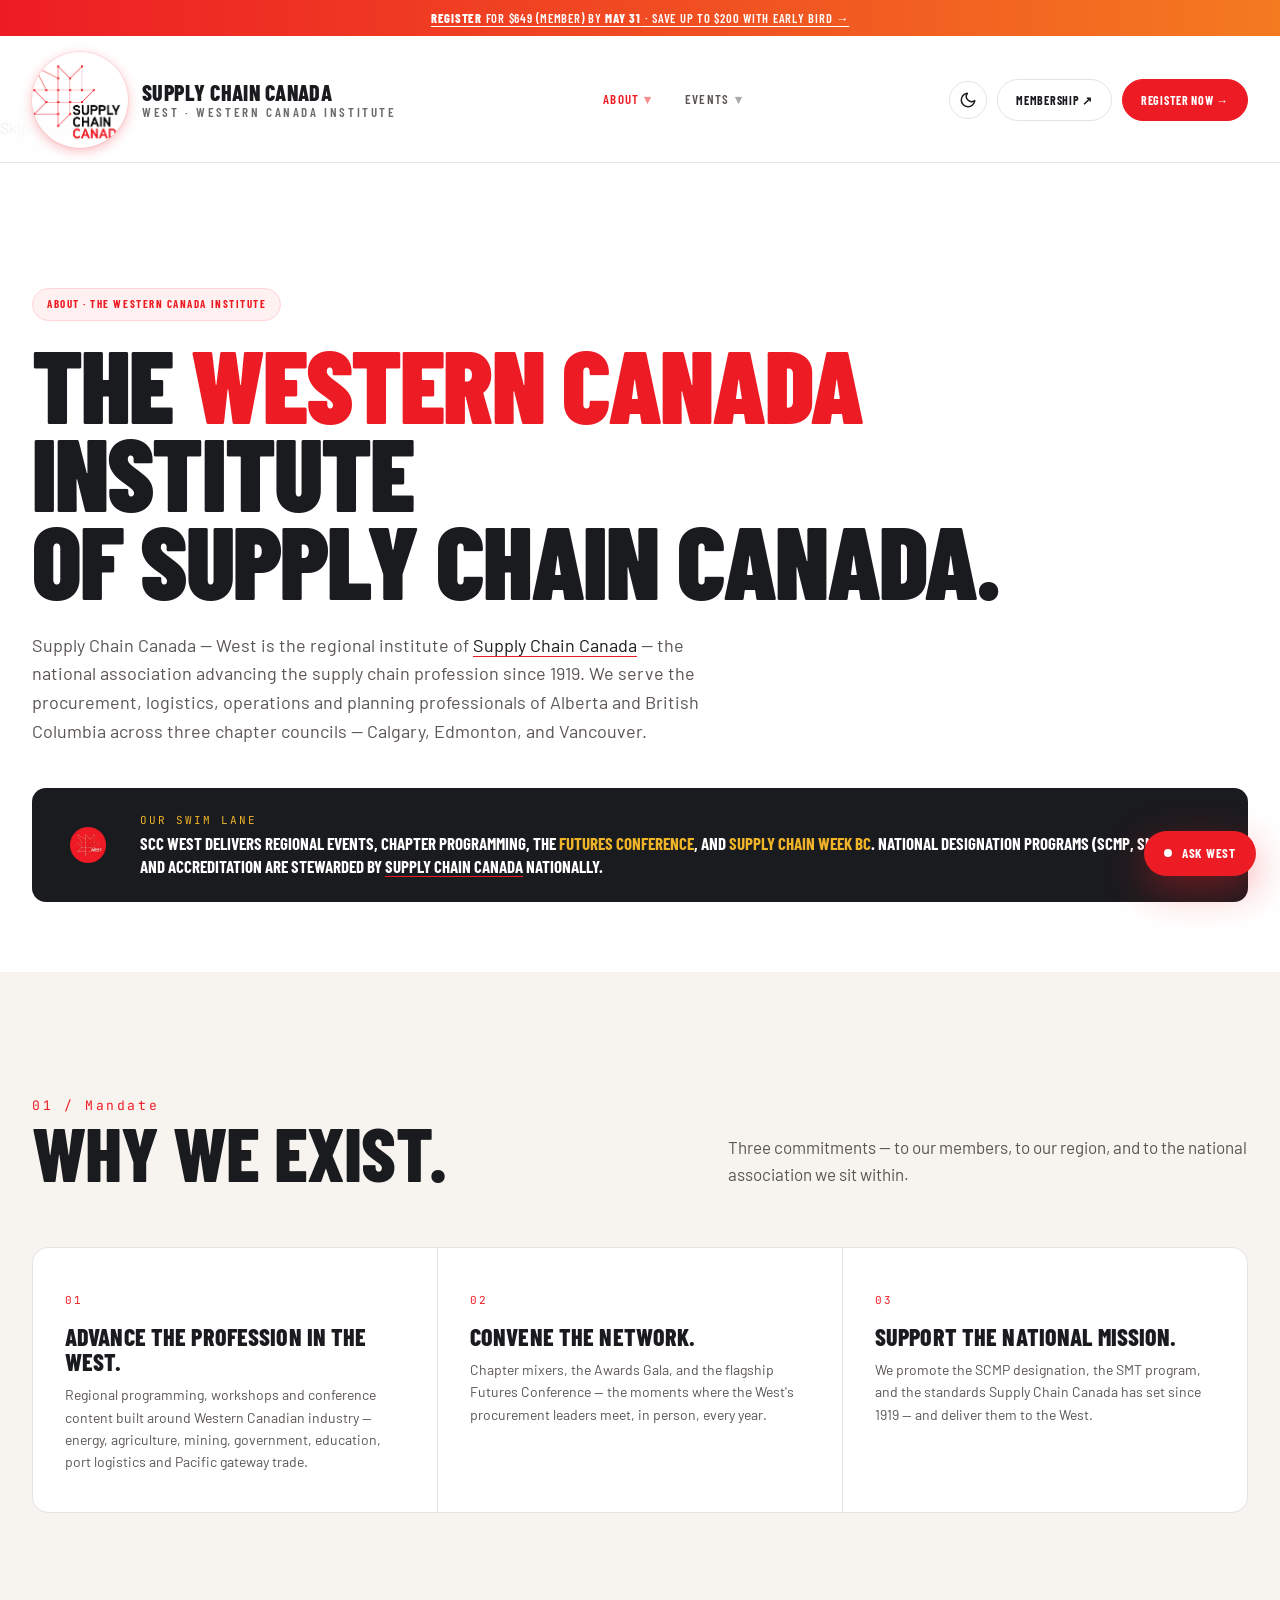
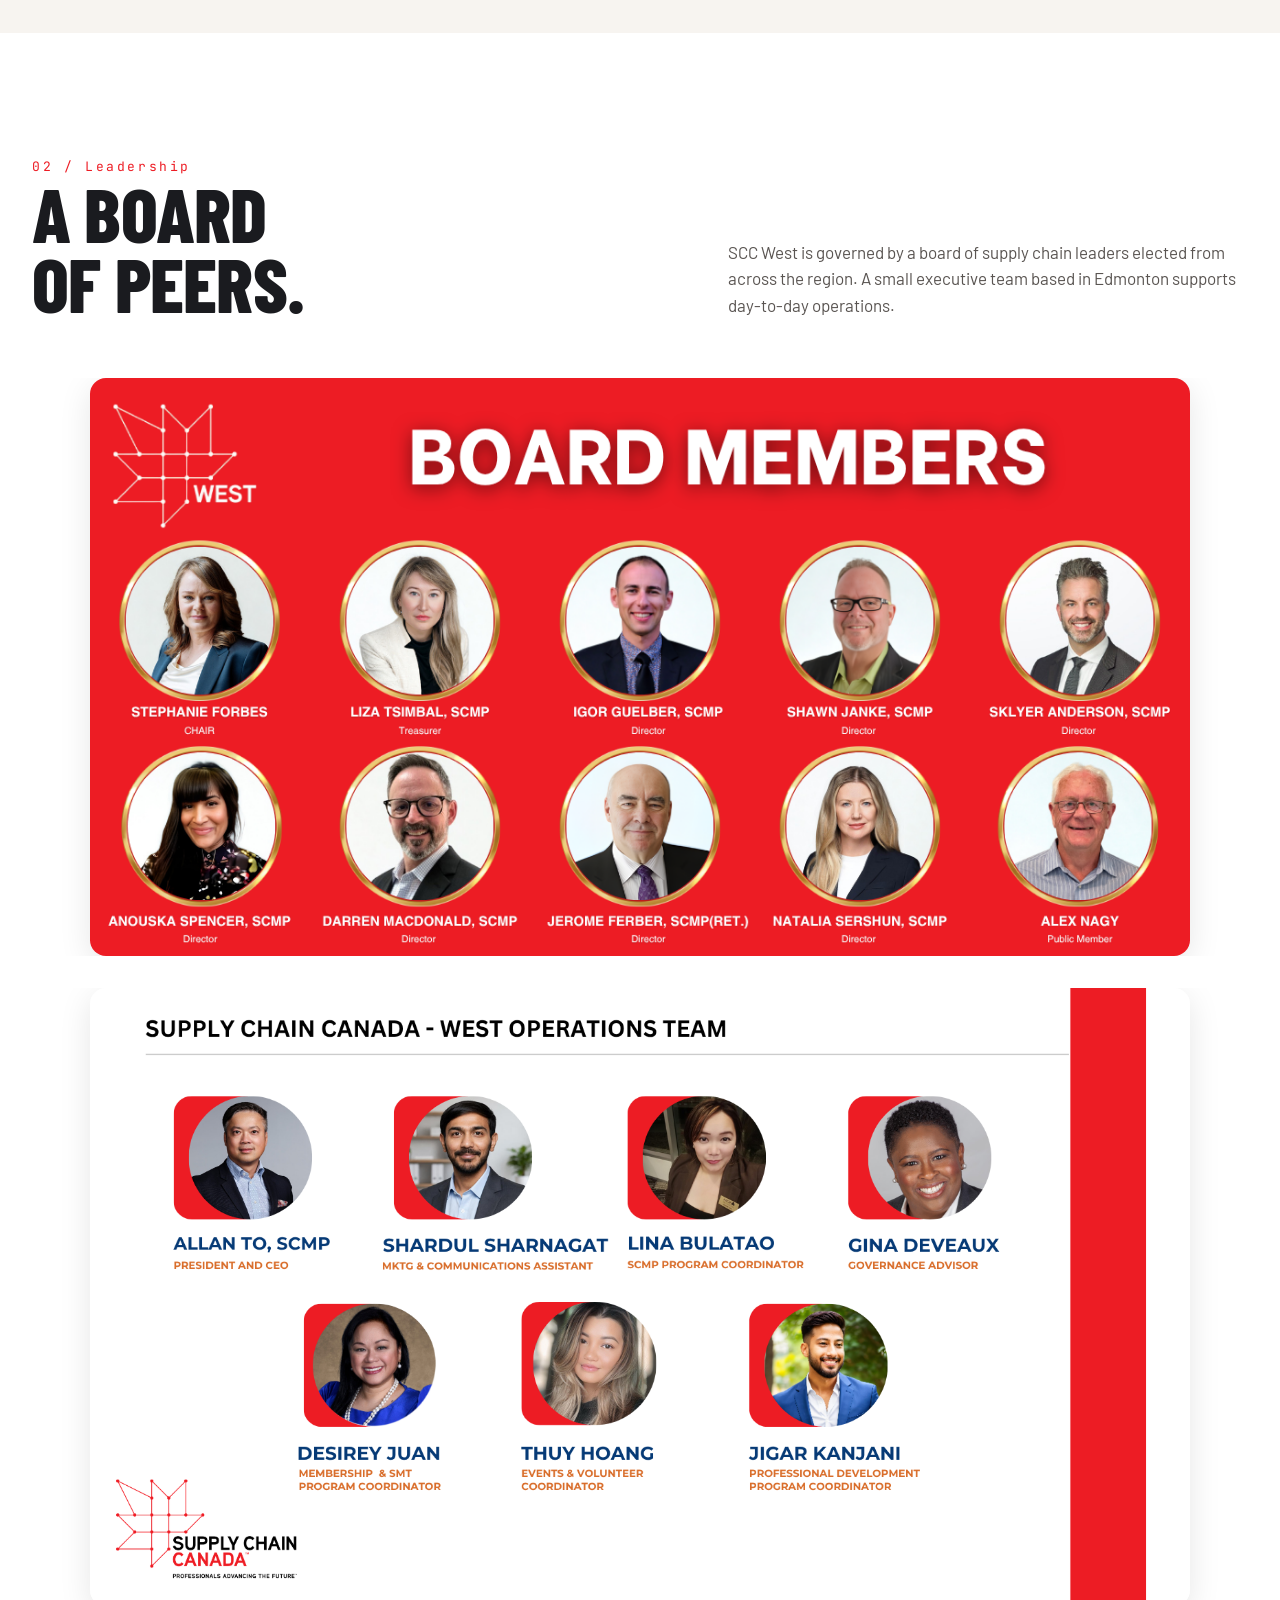
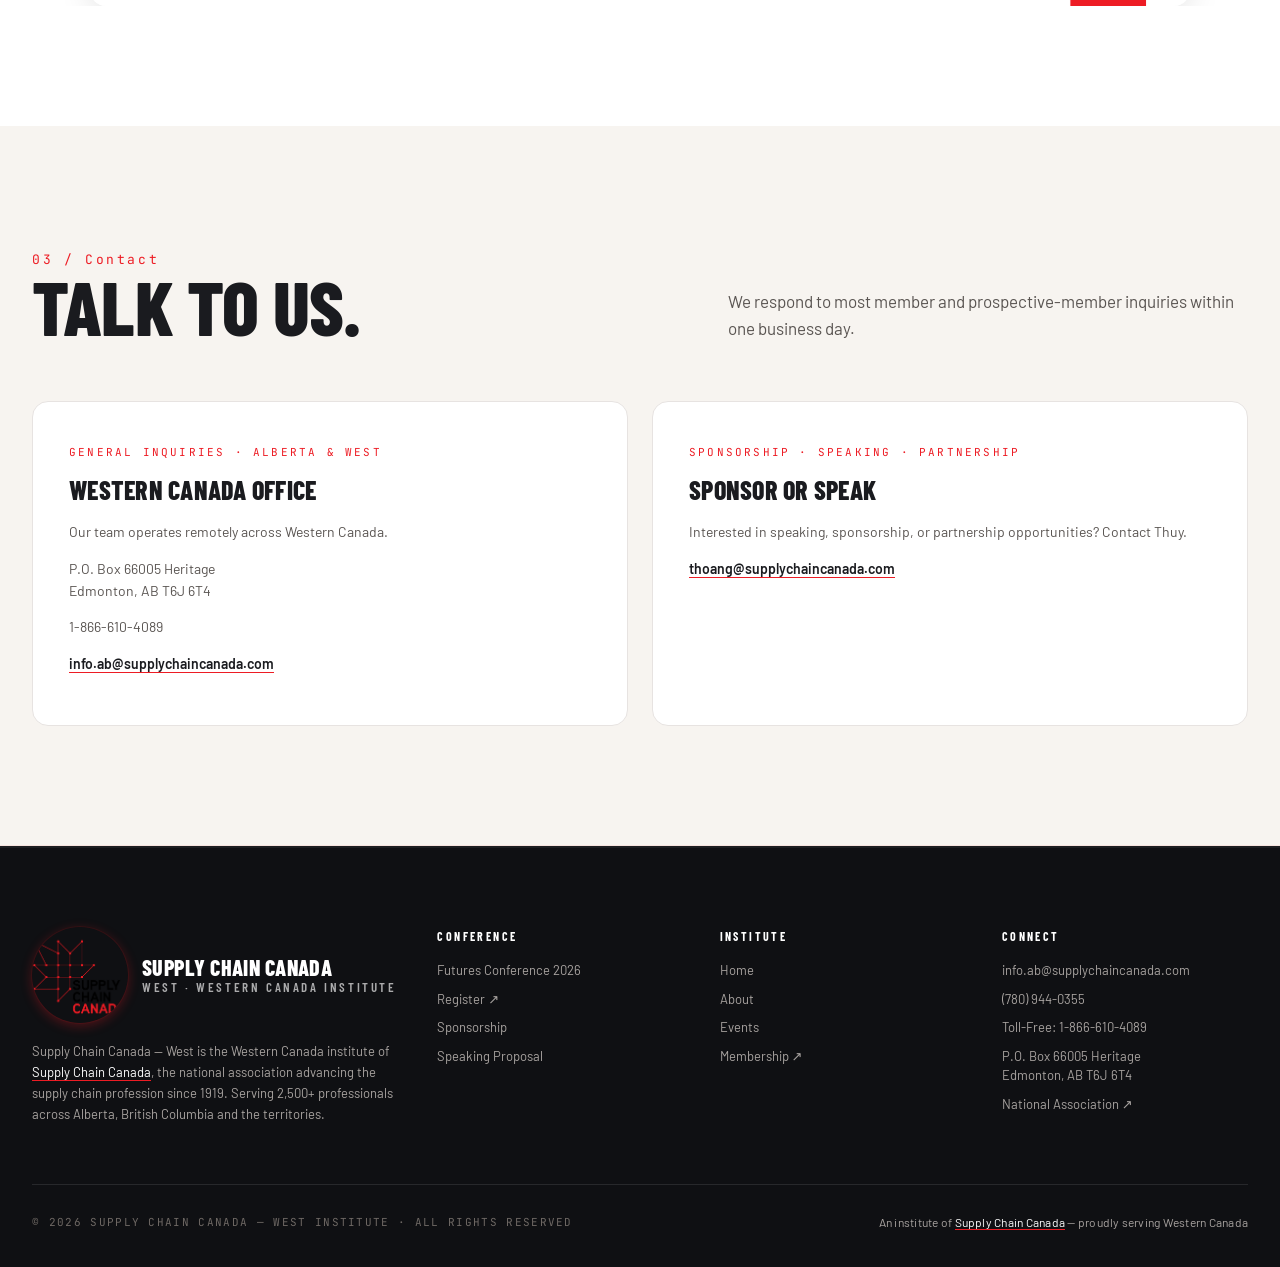
==== commit 3bf5e380: "Add staff headshots image to About page below board of directors" ====
--- a/about.html
+++ b/about.html
@@ -98,7 +98,6 @@
 <body>
 
 <header class="hero">
-  <div class="hero-ambient" aria-hidden="true"></div>
   <div class="wrap">
     <span class="eyebrow">About · The Western Canada Institute</span>
     <h1>The <span class="red">Western Canada</span> institute<br/>of Supply Chain Canada.</h1>
@@ -119,10 +118,10 @@
       <div><span class="num">01 / Mandate</span><h2 class="section-title">Why we exist.</h2></div>
       <p class="lead">Three commitments — to our members, to our region, and to the national association we sit within.</p>
     </div>
-    <div class="pillar-grid">
-      <div class="reveal rev-s1"><span class="num">01</span><h3>Advance the profession in the West.</h3><p>Regional programming, workshops and conference content built around Western Canadian industry — energy, agriculture, mining, government, education, port logistics and Pacific gateway trade.</p></div>
-      <div class="reveal rev-s2"><span class="num">02</span><h3>Convene the network.</h3><p>Chapter mixers, the Awards Gala, and the flagship Futures Conference — the moments where the West's procurement leaders meet, in person, every year.</p></div>
-      <div class="reveal rev-s3"><span class="num">03</span><h3>Support the national mission.</h3><p>We promote the SCMP designation, the SMT program, and the standards Supply Chain Canada has set since 1919 — and deliver them to the West.</p></div>
+    <div class="pillar-grid reveal">
+      <div><span class="num">01</span><h3>Advance the profession in the West.</h3><p>Regional programming, workshops and conference content built around Western Canadian industry — energy, agriculture, mining, government, education, port logistics and Pacific gateway trade.</p></div>
+      <div><span class="num">02</span><h3>Convene the network.</h3><p>Chapter mixers, the Awards Gala, and the flagship Futures Conference — the moments where the West's procurement leaders meet, in person, every year.</p></div>
+      <div><span class="num">03</span><h3>Support the national mission.</h3><p>We promote the SCMP designation, the SMT program, and the standards Supply Chain Canada has set since 1919 — and deliver them to the West.</p></div>
     </div>
   </div>
 </section>
@@ -136,6 +135,9 @@
     <div class="bod-wrap reveal">
       <img src="assets/Board of Directors - SCC West.png" alt="SCC West Board of Directors" loading="lazy" />
     </div>
+    <div class="bod-wrap reveal" style="margin-top:32px">
+      <img src="assets/SCCW Staff Headshot.png" alt="SCC West Operations Team" loading="lazy" />
+    </div>
   </div>
 </section>
 
@@ -145,8 +147,8 @@
       <div><span class="num">03 / Contact</span><h2 class="section-title">Talk to us.</h2></div>
       <p class="lead">We respond to most member and prospective-member inquiries within one business day.</p>
     </div>
-    <div class="ctc-grid">
-      <div class="ctc reveal rev-s1">
+    <div class="ctc-grid reveal">
+      <div class="ctc">
         <span class="lb">General Inquiries · Alberta &amp; West</span>
         <h3>Western Canada Office</h3>
         <p>Our team operates remotely across Western Canada.</p>
@@ -154,7 +156,7 @@
         <p>1-866-610-4089</p>
         <p><a class="email" href="mailto:info.ab@supplychaincanada.com">info.ab@supplychaincanada.com</a></p>
       </div>
-      <div class="ctc reveal rev-s2">
+      <div class="ctc">
         <span class="lb">Sponsorship · Speaking · Partnership</span>
         <h3>Sponsor or Speak</h3>
         <p>Interested in speaking, sponsorship, or partnership opportunities? Contact Thuy.</p>
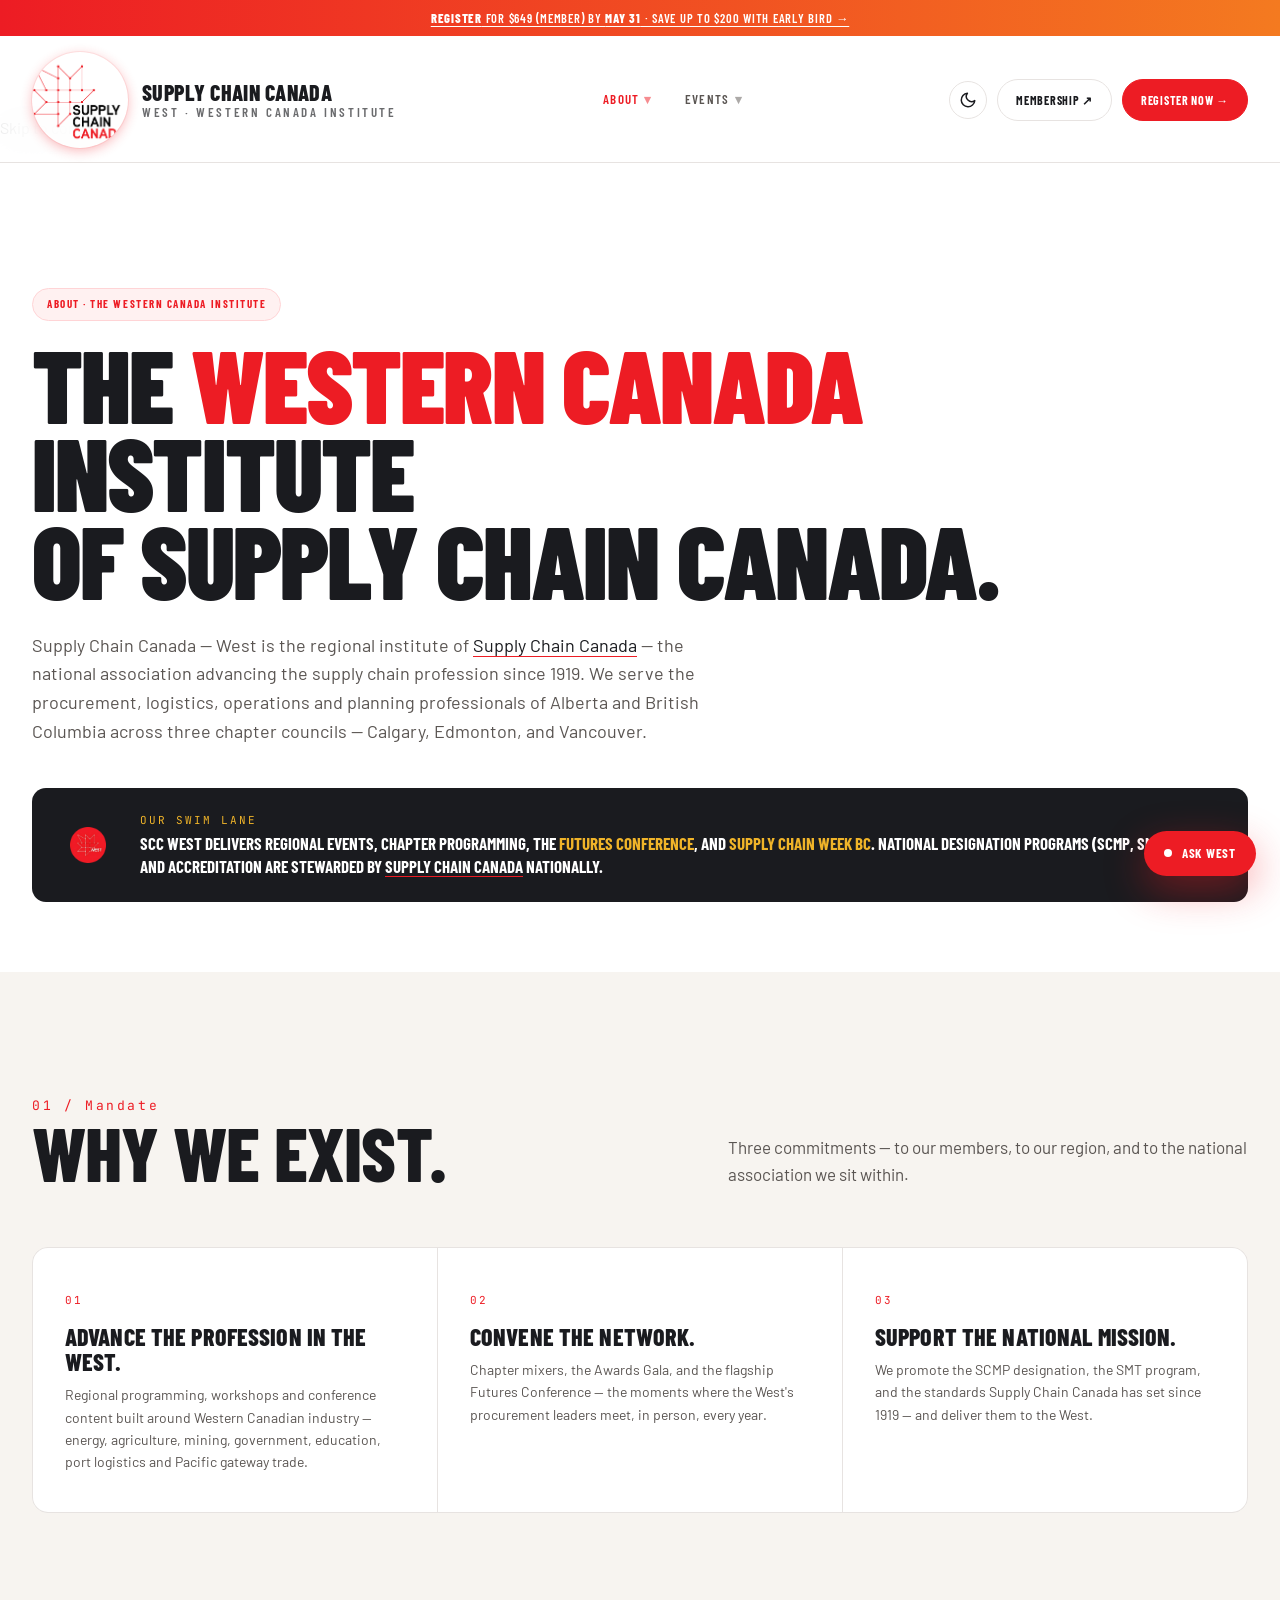
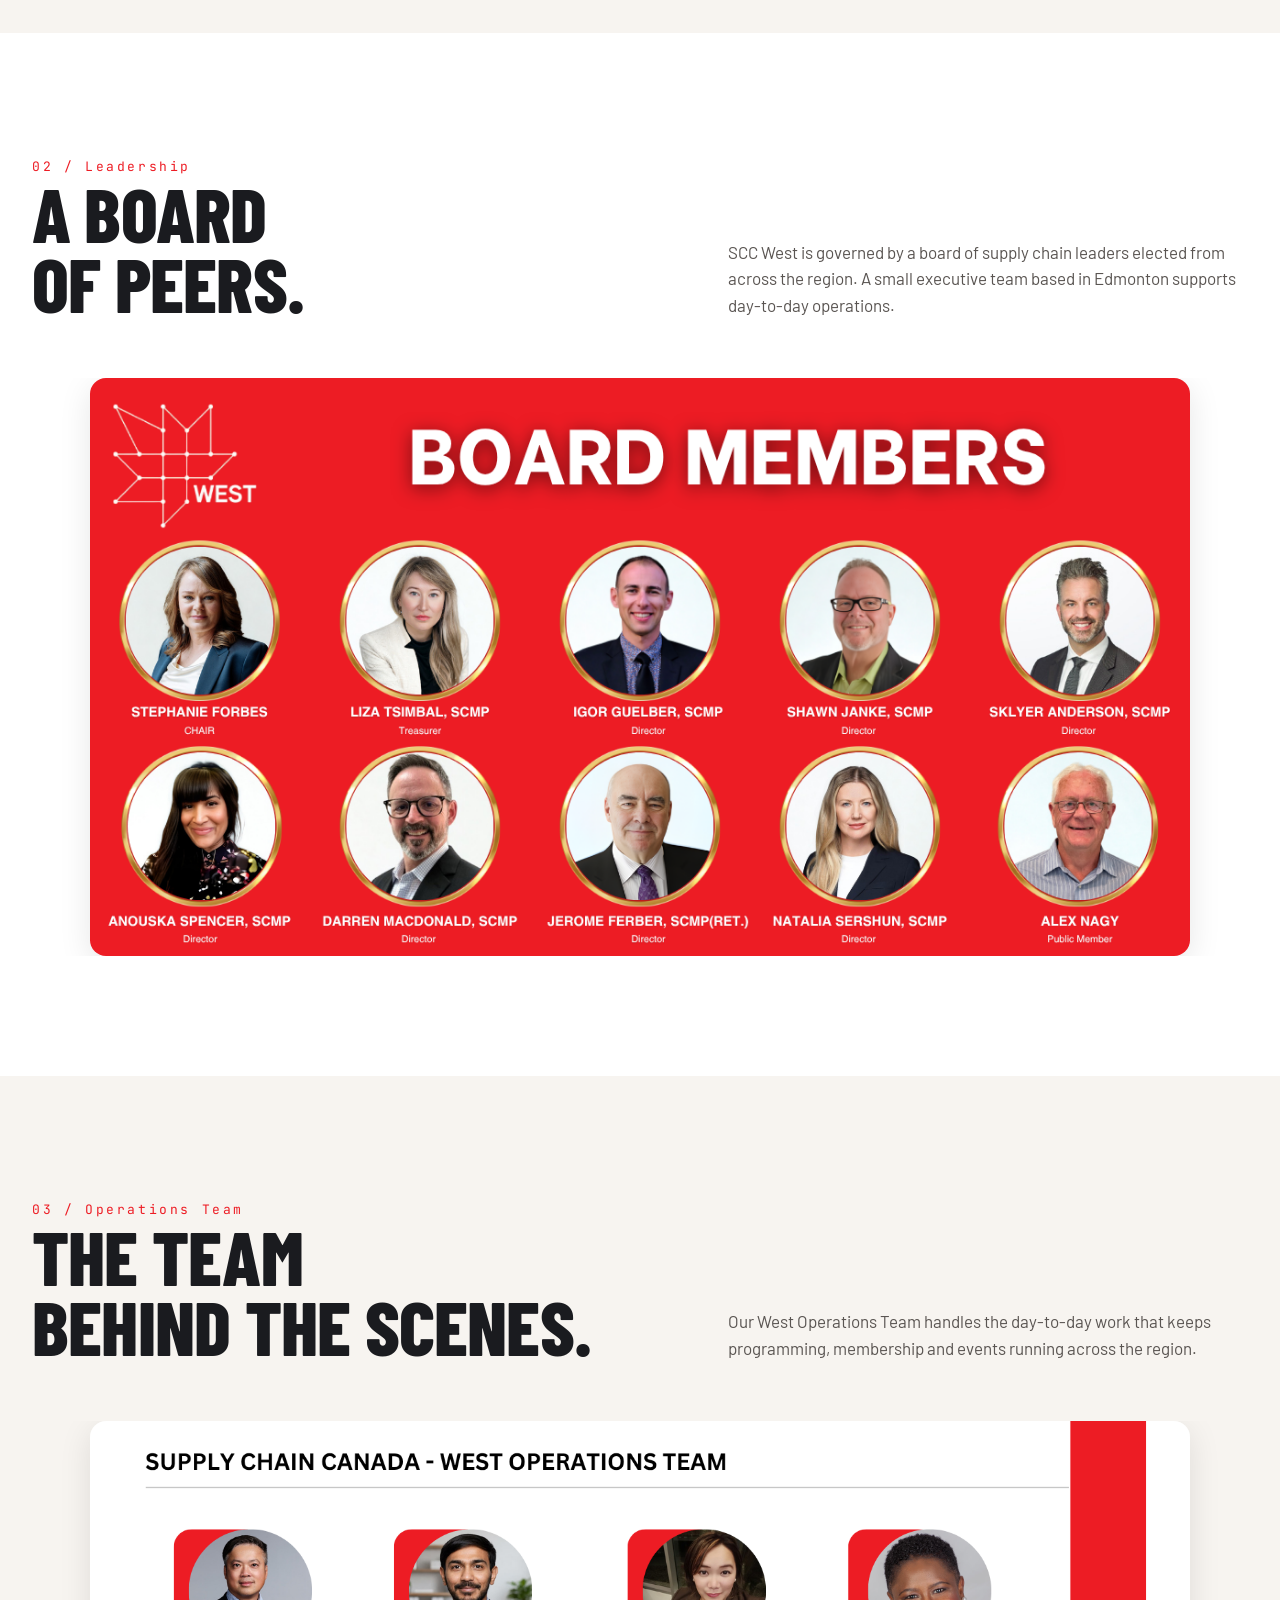
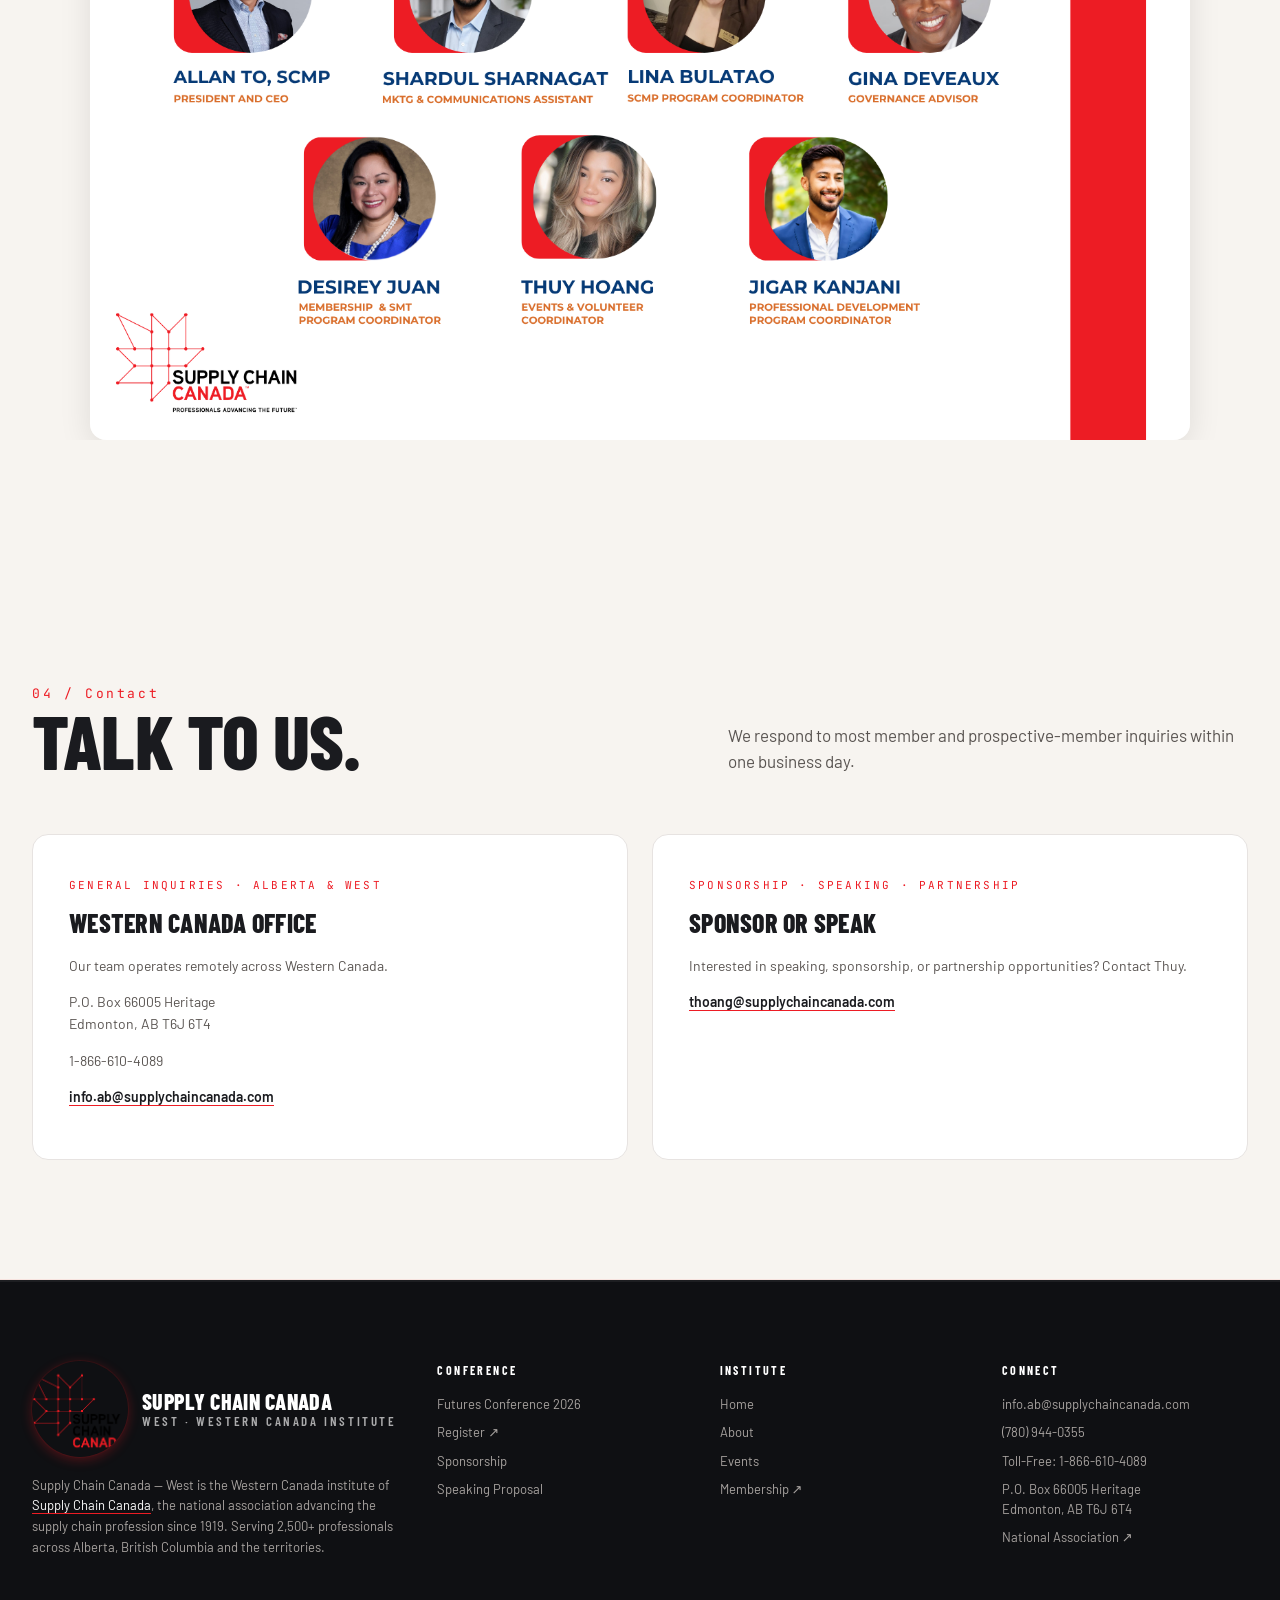
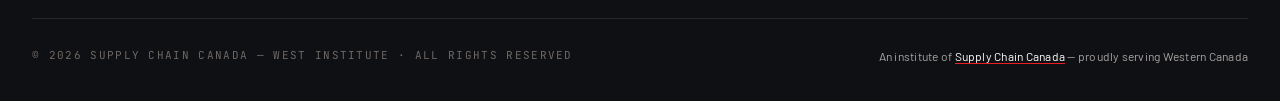
==== commit 6c9d59f7: "Add separate Operations Team section for staff headshots on About page" ====
--- a/about.html
+++ b/about.html
@@ -84,11 +84,15 @@
     .hero p.sub{font-size:16px}
     .mandate,.leaders,.contact{padding:60px 0}
   }
-  /* Board of Directors image */
+  /* Board of Directors / Staff images */
   .bod-wrap{width:100%;overflow-x:auto;-webkit-overflow-scrolling:touch;margin-top:40px;border-radius:16px}
   .bod-wrap img{display:block;height:auto;border-radius:16px;box-shadow:0 8px 32px rgba(10,11,12,.1)}
   @media (min-width:881px){.bod-wrap img{width:100%;max-width:1100px;margin:0 auto}}
   @media (max-width:880px){.bod-wrap img{min-width:760px;width:760px}}
+  /* Operations Team section */
+  .ops-team{background:var(--soft);padding:120px 0}
+  @media (max-width:768px){.ops-team{padding:80px 0}}
+  @media (max-width:520px){.ops-team{padding:60px 0}}
 </style>
     <!-- Vercel Web Analytics -->
     <script defer src="/_vercel/insights/script.js"></script>
@@ -135,7 +139,16 @@
     <div class="bod-wrap reveal">
       <img src="assets/Board of Directors - SCC West.png" alt="SCC West Board of Directors" loading="lazy" />
     </div>
-    <div class="bod-wrap reveal" style="margin-top:32px">
+  </div>
+</section>
+
+<section class="ops-team" id="operations-team">
+  <div class="wrap">
+    <div class="section-head reveal">
+      <div><span class="num">03 / Operations Team</span><h2 class="section-title">The team<br/>behind the scenes.</h2></div>
+      <p class="lead">Our West Operations Team handles the day-to-day work that keeps programming, membership and events running across the region.</p>
+    </div>
+    <div class="bod-wrap reveal">
       <img src="assets/SCCW Staff Headshot.png" alt="SCC West Operations Team" loading="lazy" />
     </div>
   </div>
@@ -144,7 +157,7 @@
 <section class="contact" id="contact">
   <div class="wrap">
     <div class="section-head reveal">
-      <div><span class="num">03 / Contact</span><h2 class="section-title">Talk to us.</h2></div>
+      <div><span class="num">04 / Contact</span><h2 class="section-title">Talk to us.</h2></div>
       <p class="lead">We respond to most member and prospective-member inquiries within one business day.</p>
     </div>
     <div class="ctc-grid reveal">
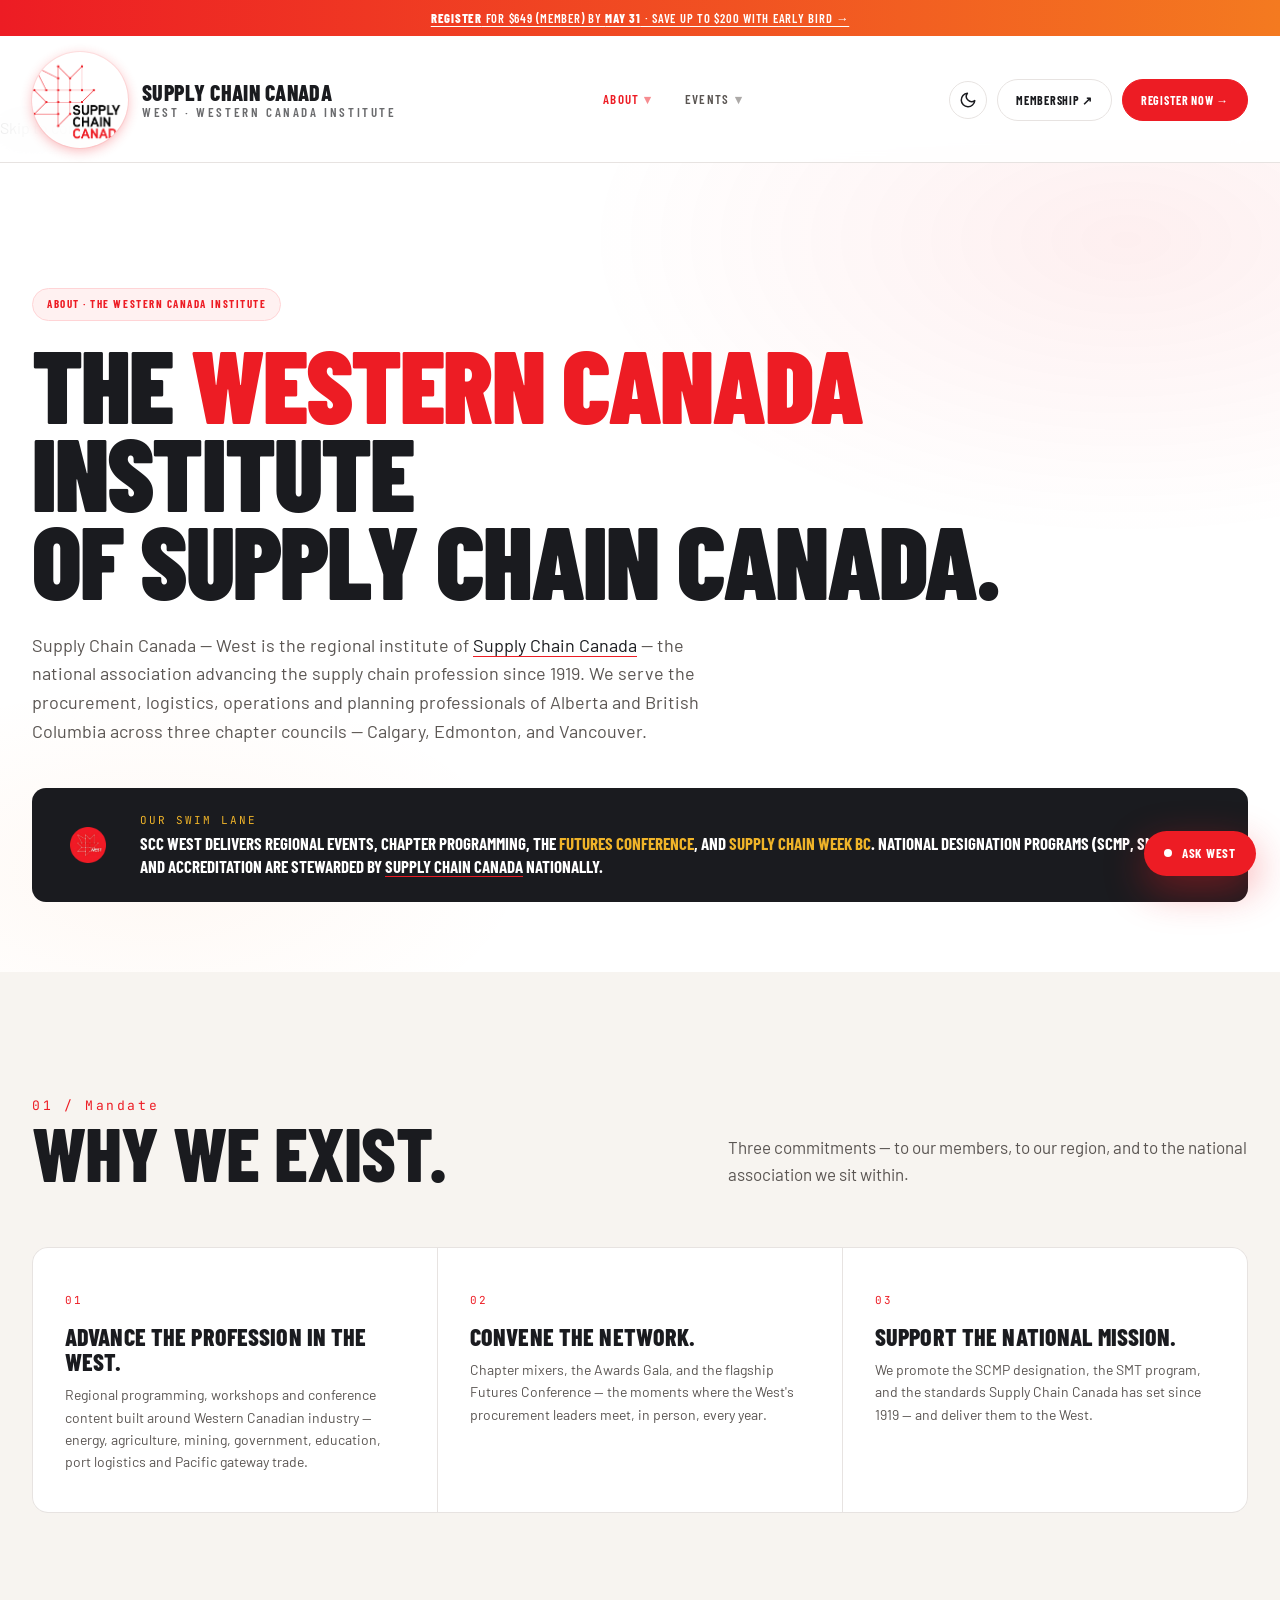
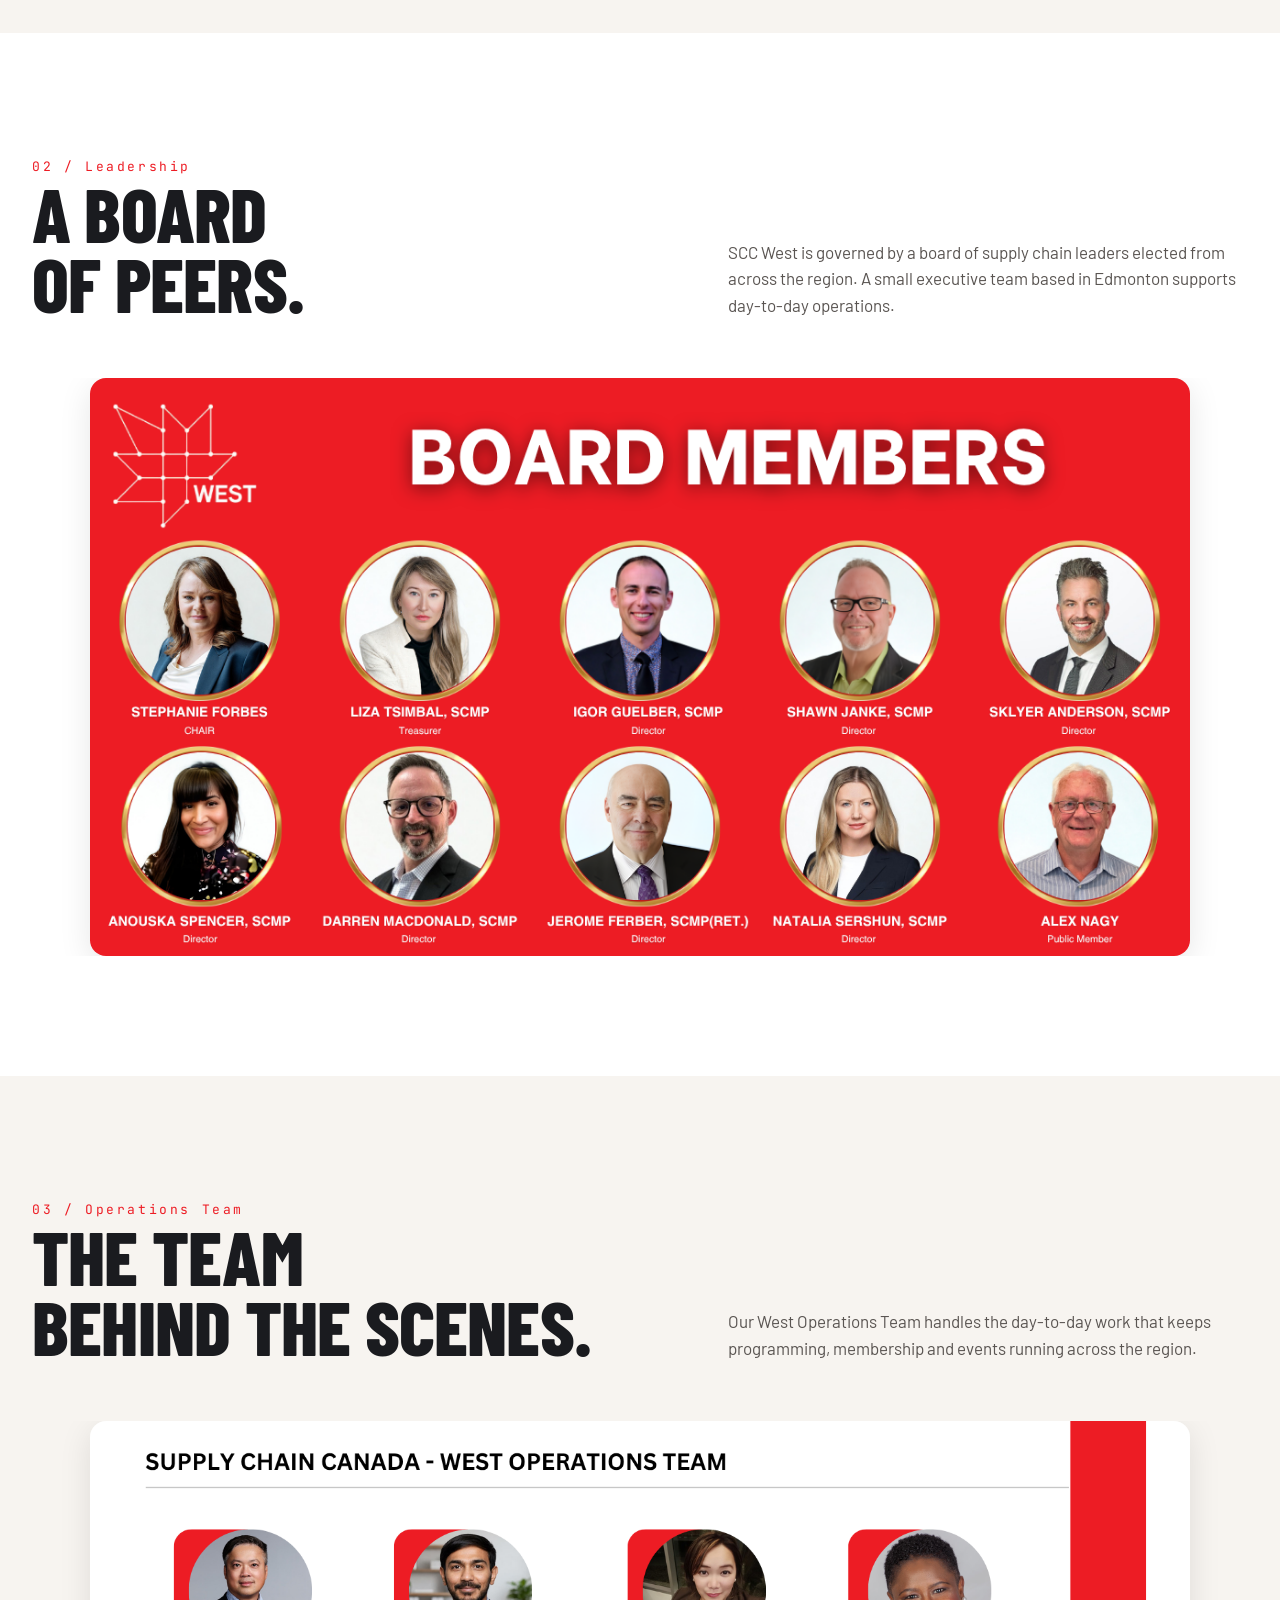
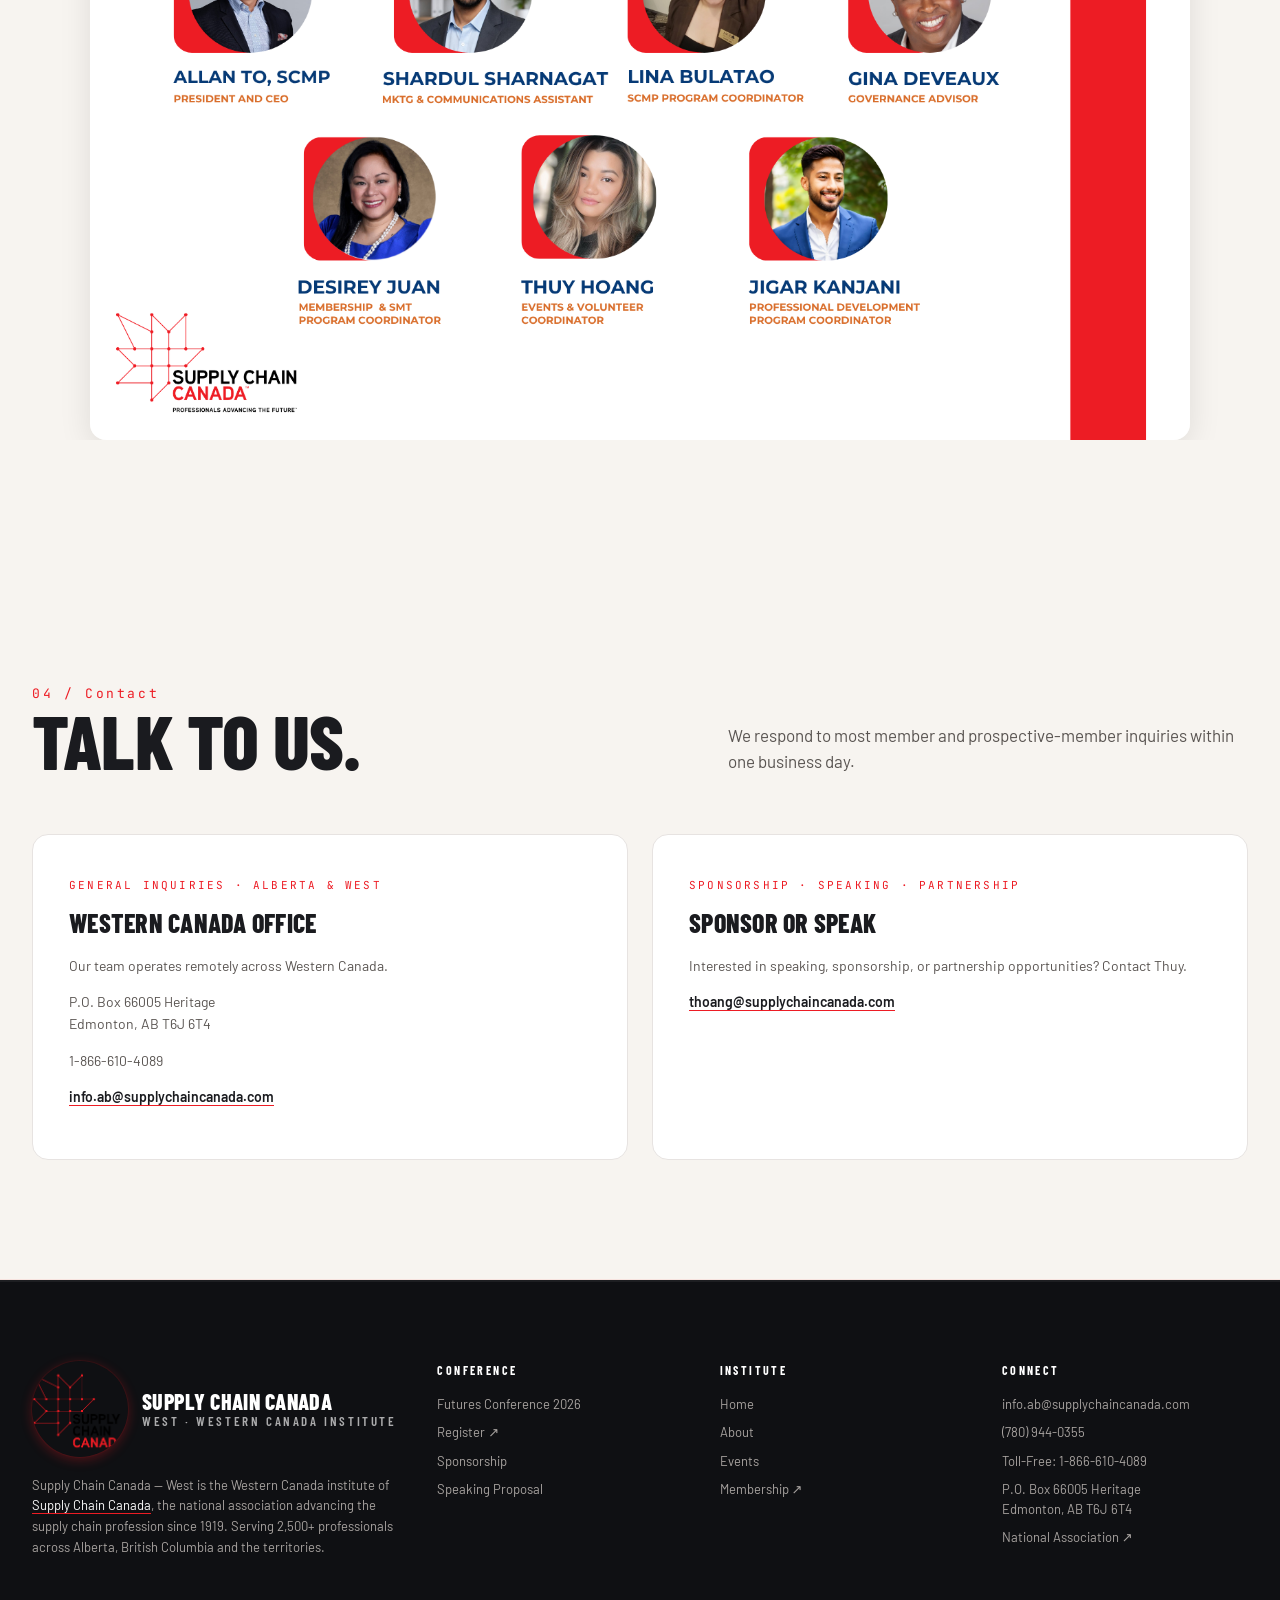
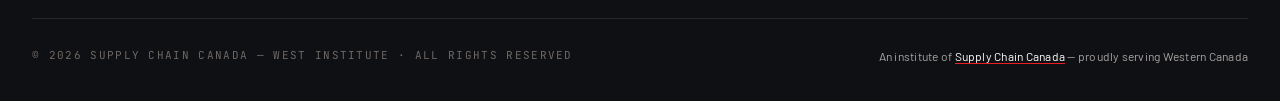
==== commit 78126fc6: "Merge 15ec2feb5bb811aeb38c8a5c613549f15d4f7573 into e511aae8bb7fdccc75247778713bf1ecd1395e9b" ====
--- a/about.html
+++ b/about.html
@@ -102,6 +102,7 @@
 <body>
 
 <header class="hero">
+  <div class="hero-ambient" aria-hidden="true"></div>
   <div class="wrap">
     <span class="eyebrow">About · The Western Canada Institute</span>
     <h1>The <span class="red">Western Canada</span> institute<br/>of Supply Chain Canada.</h1>
@@ -122,10 +123,10 @@
       <div><span class="num">01 / Mandate</span><h2 class="section-title">Why we exist.</h2></div>
       <p class="lead">Three commitments — to our members, to our region, and to the national association we sit within.</p>
     </div>
-    <div class="pillar-grid reveal">
-      <div><span class="num">01</span><h3>Advance the profession in the West.</h3><p>Regional programming, workshops and conference content built around Western Canadian industry — energy, agriculture, mining, government, education, port logistics and Pacific gateway trade.</p></div>
-      <div><span class="num">02</span><h3>Convene the network.</h3><p>Chapter mixers, the Awards Gala, and the flagship Futures Conference — the moments where the West's procurement leaders meet, in person, every year.</p></div>
-      <div><span class="num">03</span><h3>Support the national mission.</h3><p>We promote the SCMP designation, the SMT program, and the standards Supply Chain Canada has set since 1919 — and deliver them to the West.</p></div>
+    <div class="pillar-grid">
+      <div class="reveal rev-s1"><span class="num">01</span><h3>Advance the profession in the West.</h3><p>Regional programming, workshops and conference content built around Western Canadian industry — energy, agriculture, mining, government, education, port logistics and Pacific gateway trade.</p></div>
+      <div class="reveal rev-s2"><span class="num">02</span><h3>Convene the network.</h3><p>Chapter mixers, the Awards Gala, and the flagship Futures Conference — the moments where the West's procurement leaders meet, in person, every year.</p></div>
+      <div class="reveal rev-s3"><span class="num">03</span><h3>Support the national mission.</h3><p>We promote the SCMP designation, the SMT program, and the standards Supply Chain Canada has set since 1919 — and deliver them to the West.</p></div>
     </div>
   </div>
 </section>
@@ -160,8 +161,8 @@
       <div><span class="num">04 / Contact</span><h2 class="section-title">Talk to us.</h2></div>
       <p class="lead">We respond to most member and prospective-member inquiries within one business day.</p>
     </div>
-    <div class="ctc-grid reveal">
-      <div class="ctc">
+    <div class="ctc-grid">
+      <div class="ctc reveal rev-s1">
         <span class="lb">General Inquiries · Alberta &amp; West</span>
         <h3>Western Canada Office</h3>
         <p>Our team operates remotely across Western Canada.</p>
@@ -169,7 +170,7 @@
         <p>1-866-610-4089</p>
         <p><a class="email" href="mailto:info.ab@supplychaincanada.com">info.ab@supplychaincanada.com</a></p>
       </div>
-      <div class="ctc">
+      <div class="ctc reveal rev-s2">
         <span class="lb">Sponsorship · Speaking · Partnership</span>
         <h3>Sponsor or Speak</h3>
         <p>Interested in speaking, sponsorship, or partnership opportunities? Contact Thuy.</p>
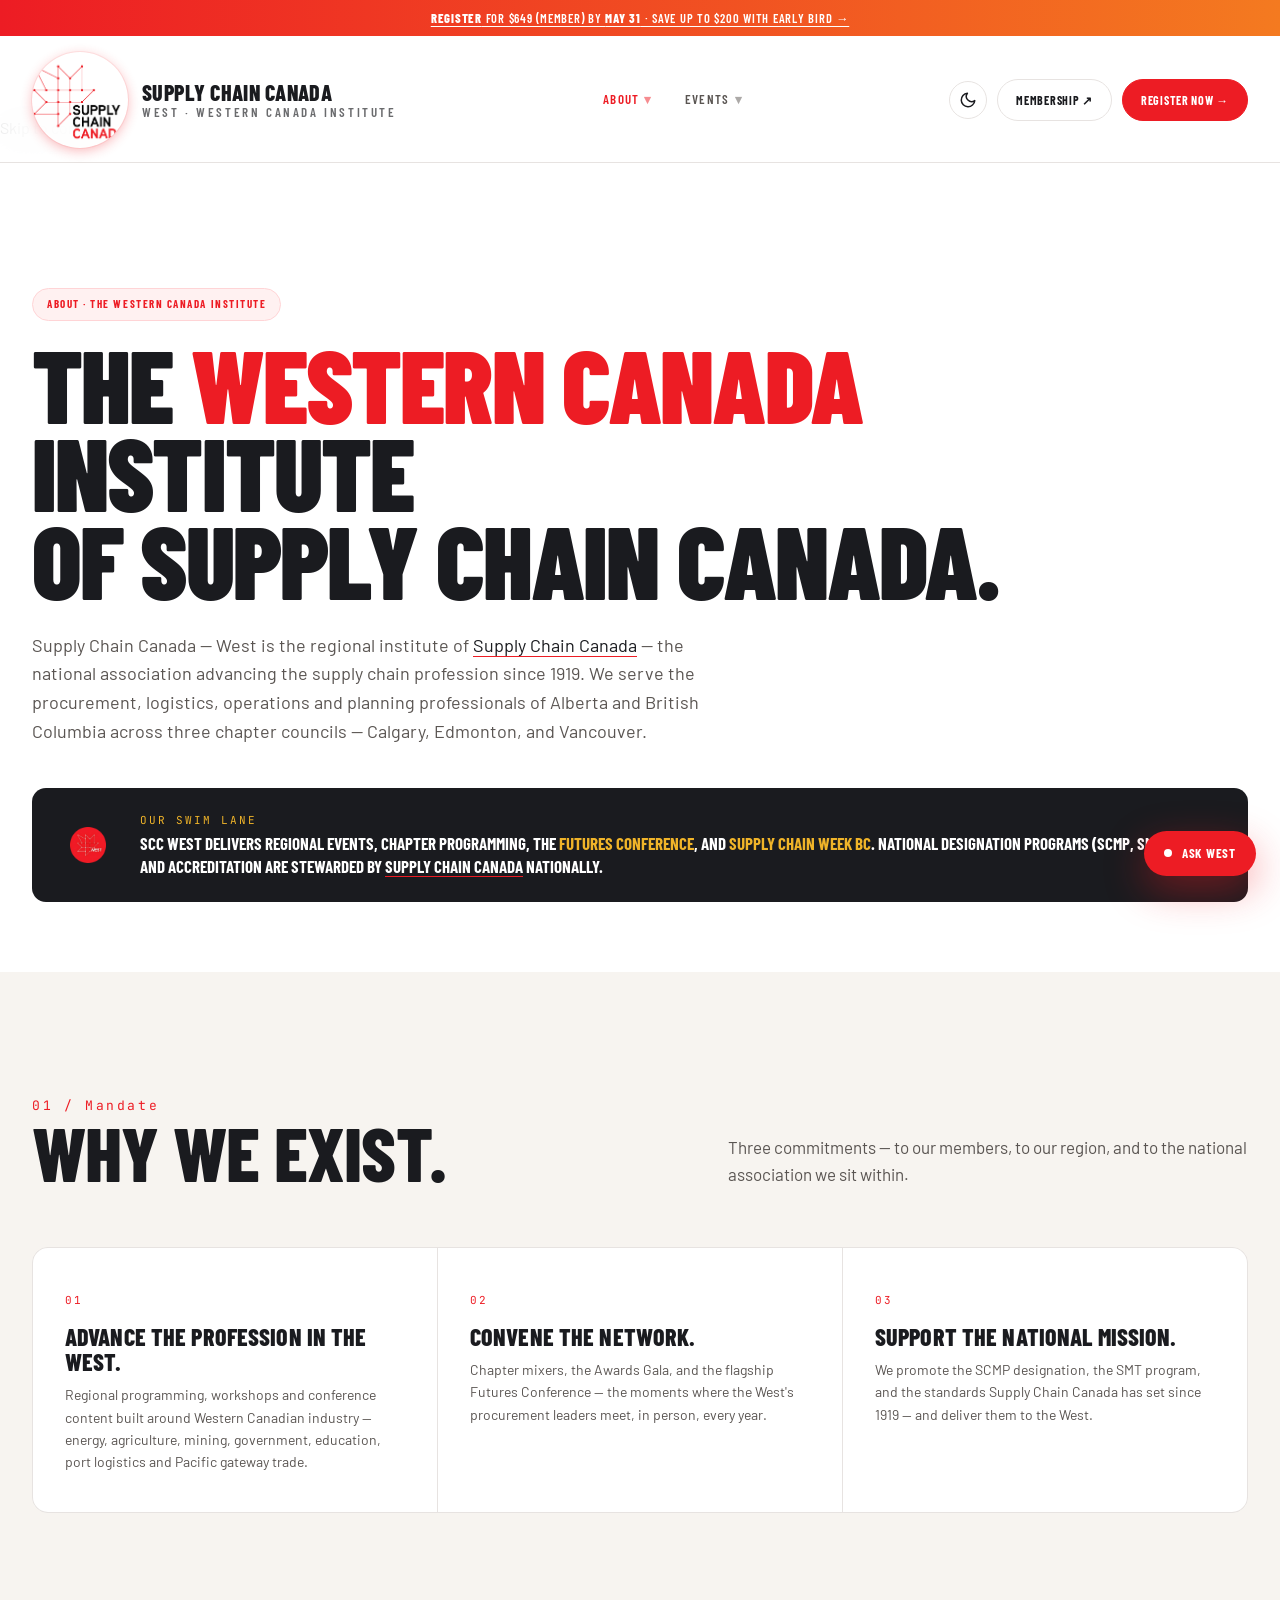
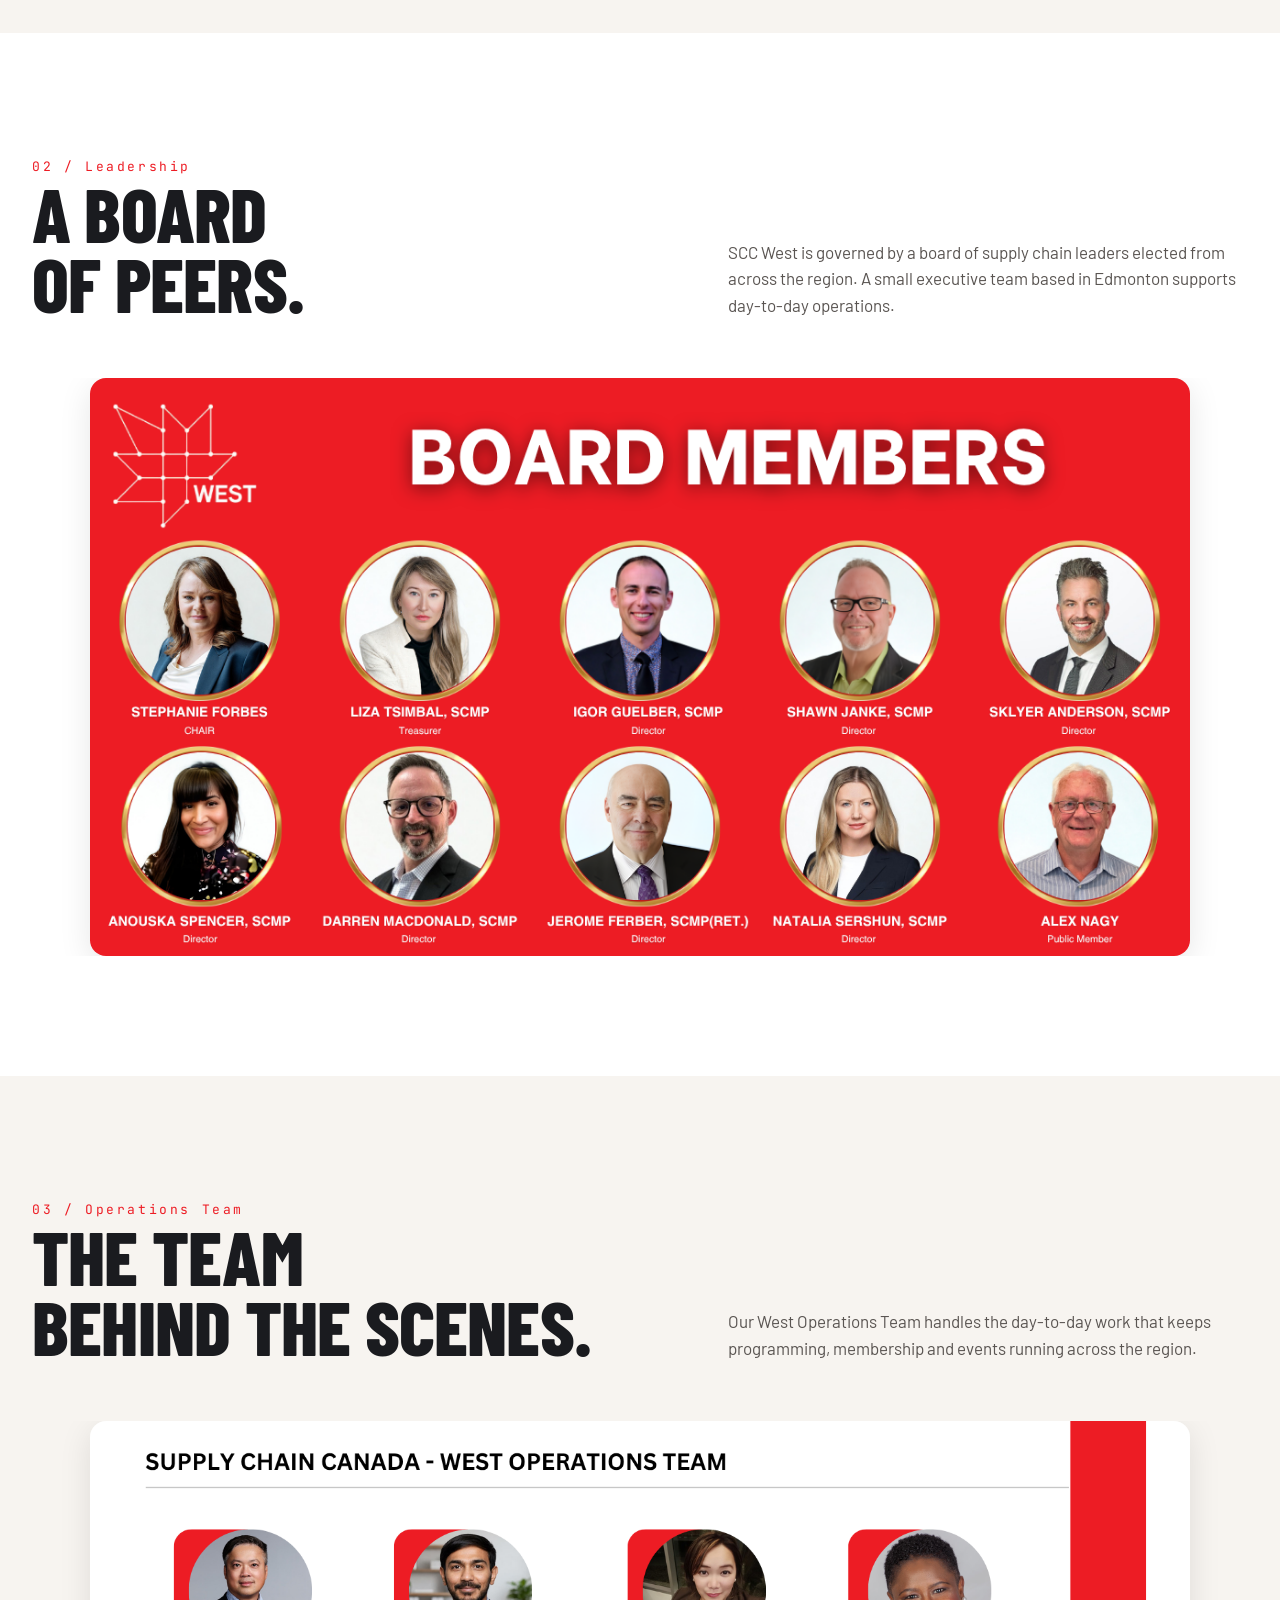
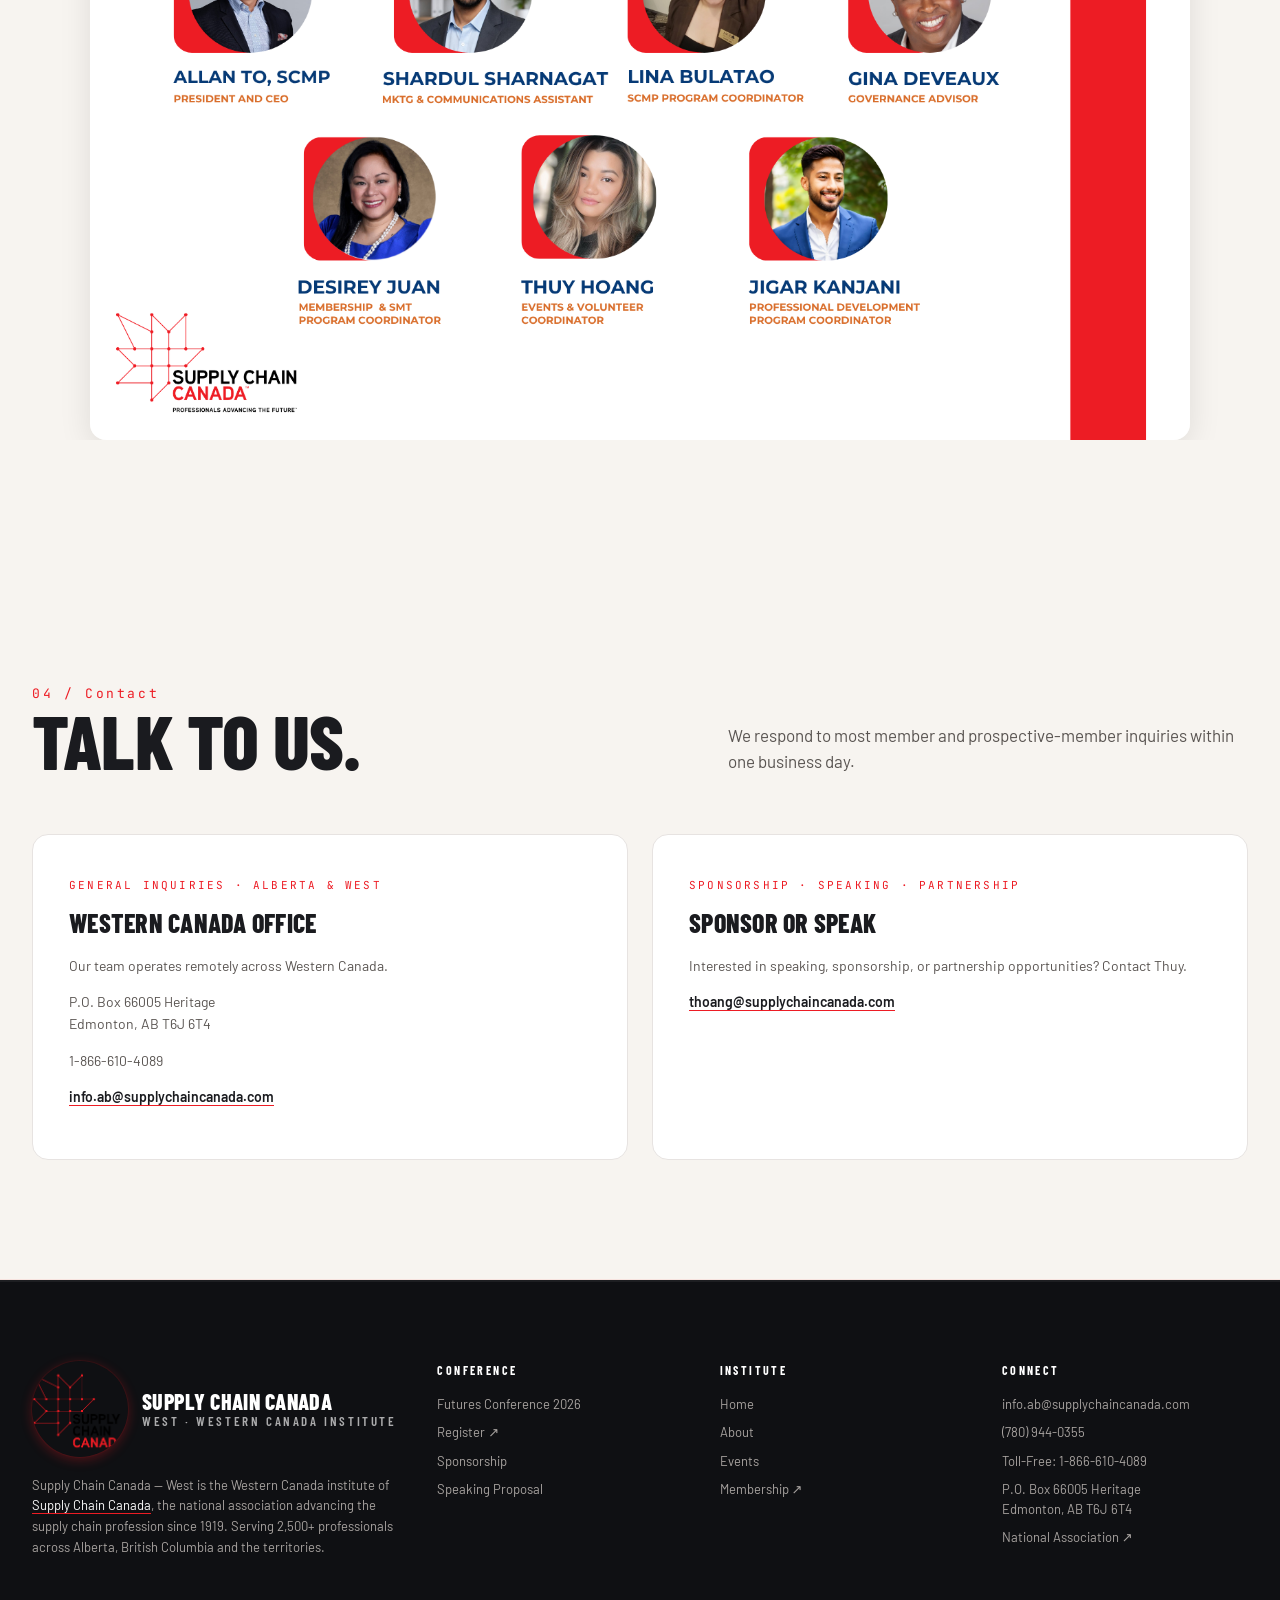
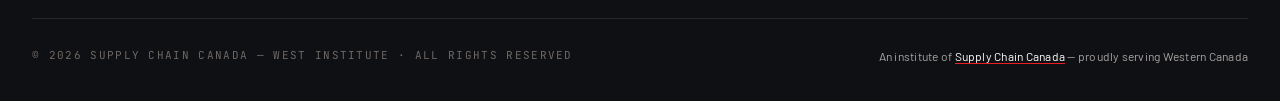
==== commit 33a77012: "Route all images through wsrv.nl proxy for automatic WebP compression and fast loading" ====
--- a/about.html
+++ b/about.html
@@ -102,13 +102,12 @@
 <body>
 
 <header class="hero">
-  <div class="hero-ambient" aria-hidden="true"></div>
   <div class="wrap">
     <span class="eyebrow">About · The Western Canada Institute</span>
     <h1>The <span class="red">Western Canada</span> institute<br/>of Supply Chain Canada.</h1>
     <p class="sub">Supply Chain Canada — West is the regional institute of <a href="https://www.supplychaincanada.com" target="_blank" rel="noopener noreferrer" style="color:var(--ink);border-bottom:1px solid var(--red)">Supply Chain Canada</a> — the national association advancing the supply chain profession since 1919. We serve the procurement, logistics, operations and planning professionals of Alberta and British Columbia across three chapter councils — Calgary, Edmonton, and Vancouver.</p>
     <div class="swimlane-bar reveal">
-      <div class="mark"><img src="assets/scc-west-logo.png" alt="Supply Chain Canada — West logo" /></div>
+      <div class="mark"><img src="assets/scc-west-logo.png" alt="Supply Chain Canada — West logo" loading="lazy" decoding="async" /></div>
       <div class="txt">
         <div class="lab">Our Swim Lane</div>
         <div class="v">SCC West delivers regional events, chapter programming, the <strong style="color:#F0B429">Futures Conference</strong>, and <strong style="color:#F0B429">Supply Chain Week BC</strong>. National designation programs (SCMP, SMT), policy and accreditation are stewarded by <a href="https://www.supplychaincanada.com" target="_blank" rel="noopener noreferrer">Supply Chain Canada</a> nationally.</div>
@@ -123,10 +122,10 @@
       <div><span class="num">01 / Mandate</span><h2 class="section-title">Why we exist.</h2></div>
       <p class="lead">Three commitments — to our members, to our region, and to the national association we sit within.</p>
     </div>
-    <div class="pillar-grid">
-      <div class="reveal rev-s1"><span class="num">01</span><h3>Advance the profession in the West.</h3><p>Regional programming, workshops and conference content built around Western Canadian industry — energy, agriculture, mining, government, education, port logistics and Pacific gateway trade.</p></div>
-      <div class="reveal rev-s2"><span class="num">02</span><h3>Convene the network.</h3><p>Chapter mixers, the Awards Gala, and the flagship Futures Conference — the moments where the West's procurement leaders meet, in person, every year.</p></div>
-      <div class="reveal rev-s3"><span class="num">03</span><h3>Support the national mission.</h3><p>We promote the SCMP designation, the SMT program, and the standards Supply Chain Canada has set since 1919 — and deliver them to the West.</p></div>
+    <div class="pillar-grid reveal">
+      <div><span class="num">01</span><h3>Advance the profession in the West.</h3><p>Regional programming, workshops and conference content built around Western Canadian industry — energy, agriculture, mining, government, education, port logistics and Pacific gateway trade.</p></div>
+      <div><span class="num">02</span><h3>Convene the network.</h3><p>Chapter mixers, the Awards Gala, and the flagship Futures Conference — the moments where the West's procurement leaders meet, in person, every year.</p></div>
+      <div><span class="num">03</span><h3>Support the national mission.</h3><p>We promote the SCMP designation, the SMT program, and the standards Supply Chain Canada has set since 1919 — and deliver them to the West.</p></div>
     </div>
   </div>
 </section>
@@ -161,8 +160,8 @@
       <div><span class="num">04 / Contact</span><h2 class="section-title">Talk to us.</h2></div>
       <p class="lead">We respond to most member and prospective-member inquiries within one business day.</p>
     </div>
-    <div class="ctc-grid">
-      <div class="ctc reveal rev-s1">
+    <div class="ctc-grid reveal">
+      <div class="ctc">
         <span class="lb">General Inquiries · Alberta &amp; West</span>
         <h3>Western Canada Office</h3>
         <p>Our team operates remotely across Western Canada.</p>
@@ -170,7 +169,7 @@
         <p>1-866-610-4089</p>
         <p><a class="email" href="mailto:info.ab@supplychaincanada.com">info.ab@supplychaincanada.com</a></p>
       </div>
-      <div class="ctc reveal rev-s2">
+      <div class="ctc">
         <span class="lb">Sponsorship · Speaking · Partnership</span>
         <h3>Sponsor or Speak</h3>
         <p>Interested in speaking, sponsorship, or partnership opportunities? Contact Thuy.</p>
